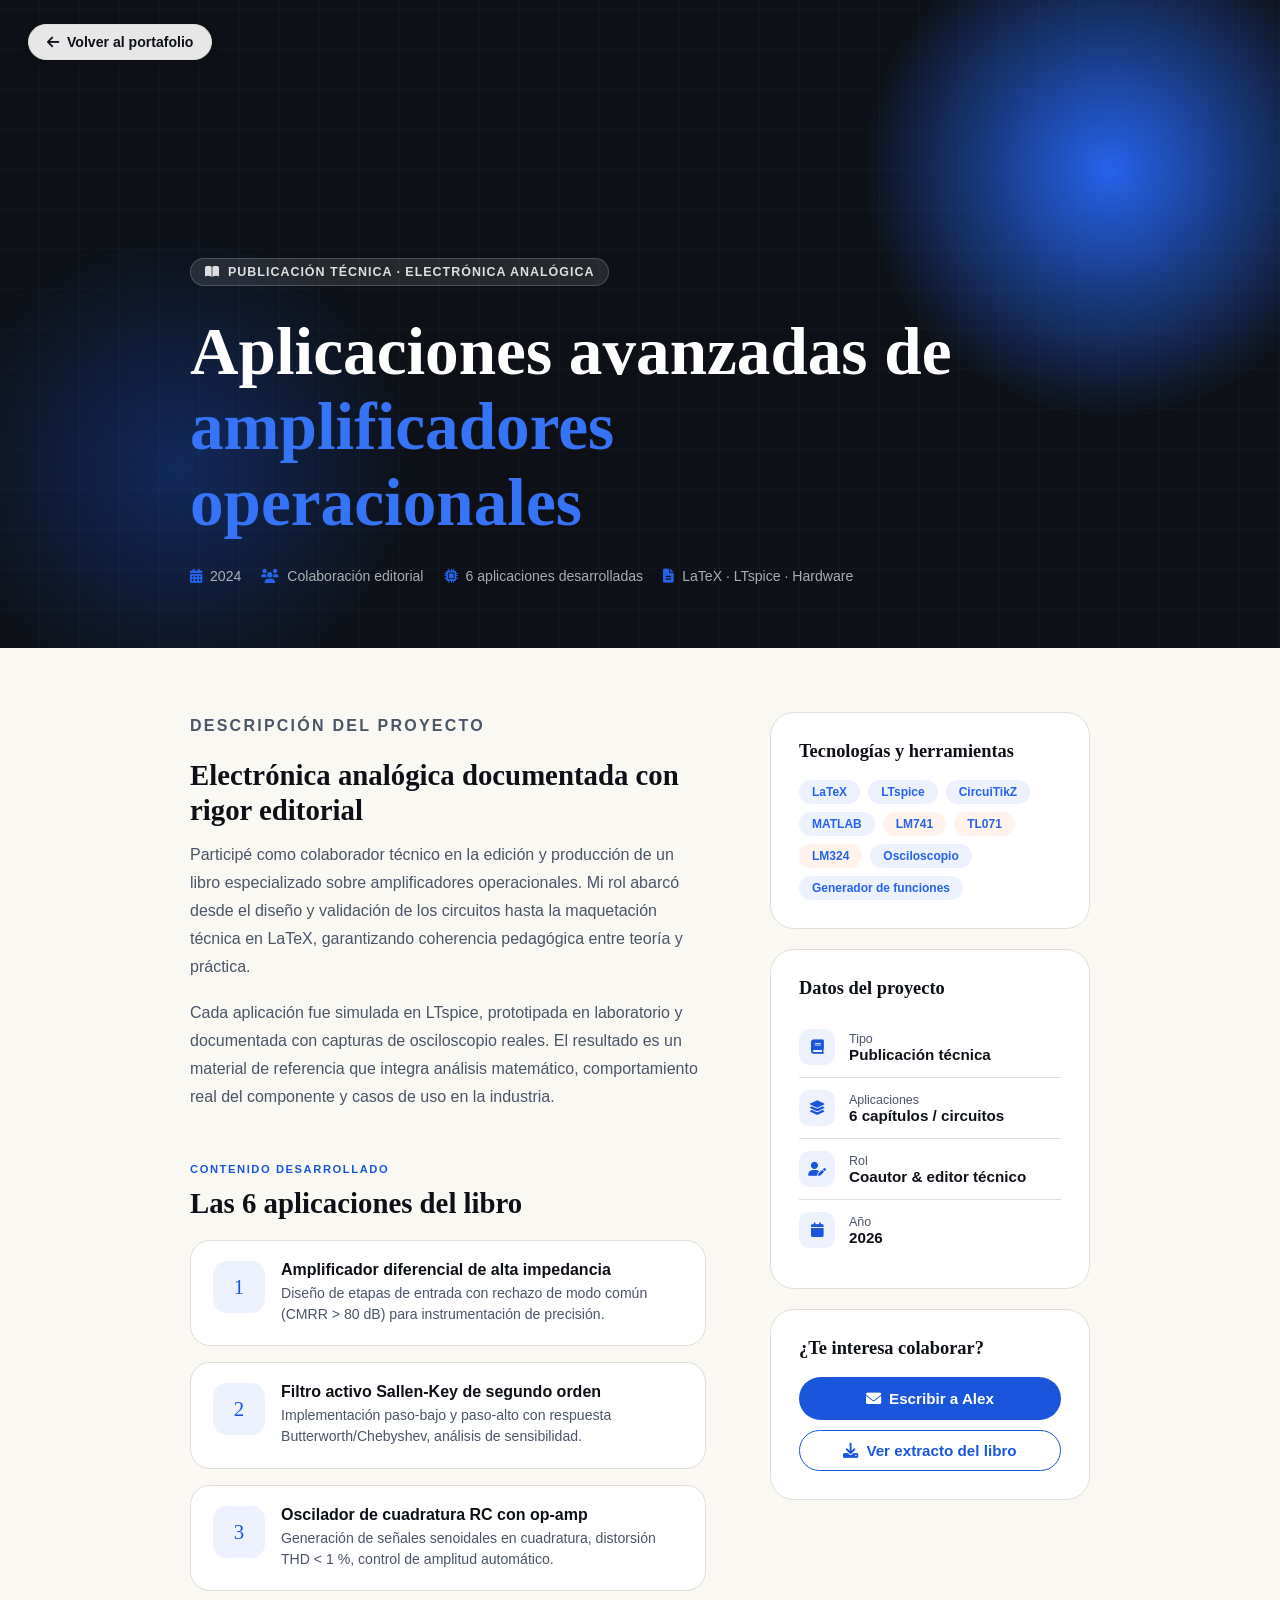
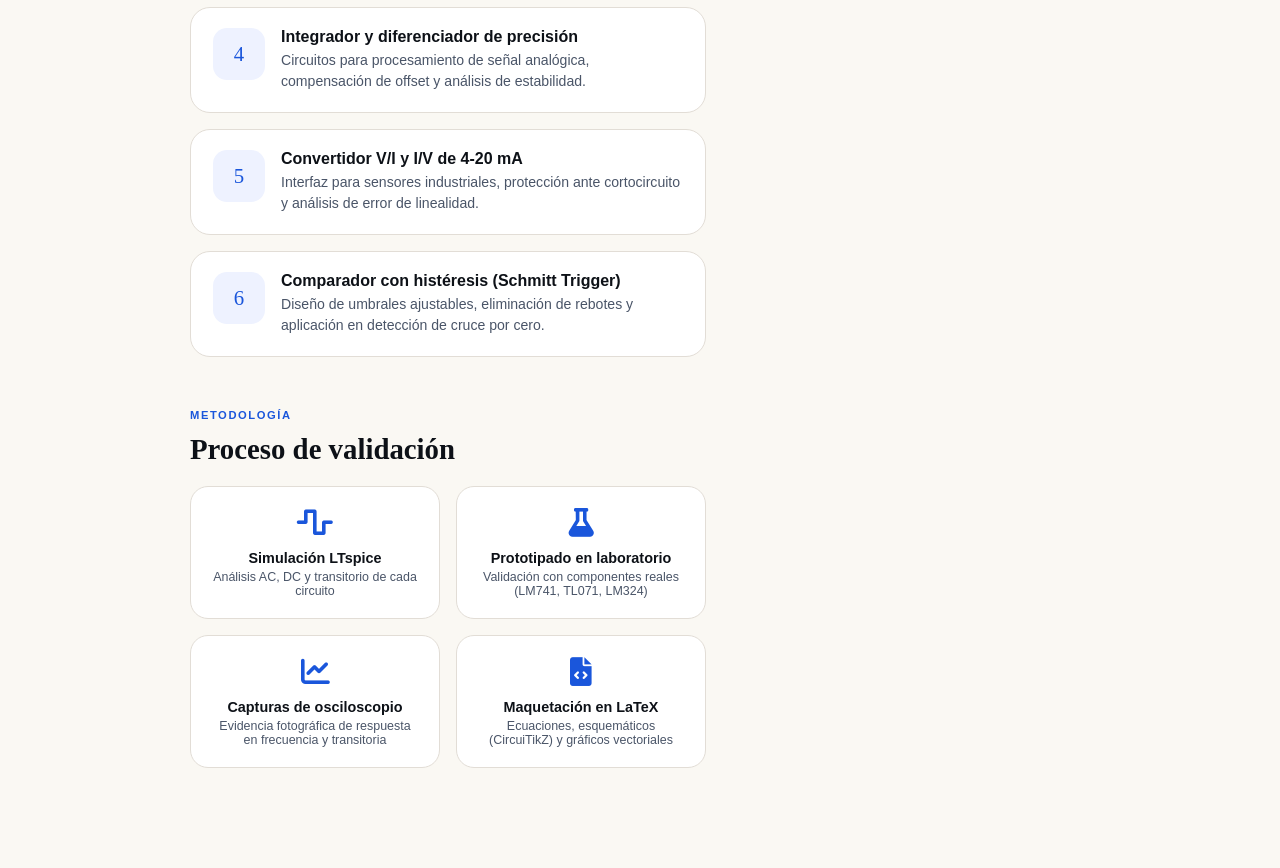
==== proyecto1-detalle.html @ 6d744178 "adicionando estilo y plantilla a proyecto 1" ====
<!DOCTYPE html>
<html lang="es">
<head>
  <meta charset="UTF-8">
  <meta name="viewport" content="width=device-width, initial-scale=1.0">
  <link href="https://fonts.googleapis.com/css2?family=Inter:opsz,wght@14..32,400;14..32,500;14..32,600;14..32,700&display=swap" rel="stylesheet">
  <link rel="stylesheet" href="https://cdnjs.cloudflare.com/ajax/libs/font-awesome/6.0.0-beta3/css/all.min.css">
    <link rel="stylesheet" href="proyecto1.css">
    </head>


  <a class="back-btn" href="index.html" id="backBtn">
    <i class="fas fa-arrow-left"></i> Volver al portafolio
  </a>

  <!-- HERO -->
  <section class="hero">
    <div class="hero-bg"></div>
    <div class="hero-glow"></div>
    <div class="hero-content">
      <div class="category-pill">
        <i class="fas fa-book-open"></i>
        Publicación técnica · Electrónica analógica
      </div>
      <h1 class="hero-title">
        Aplicaciones avanzadas de<br>
        <span class="hero-highlight">amplificadores operacionales</span>
      </h1>
      <div class="hero-meta">
        <div class="meta-item"><i class="fas fa-calendar-alt"></i> 2024</div>
        <div class="meta-item"><i class="fas fa-users"></i> Colaboración editorial</div>
        <div class="meta-item"><i class="fas fa-microchip"></i> 6 aplicaciones desarrolladas</div>
        <div class="meta-item"><i class="fas fa-file-alt"></i> LaTeX · LTspice · Hardware</div>
      </div>
    </div>
  </section>

  <!-- CONTENT -->
  <div class="content-wrap">

    <!-- MAIN COLUMN -->
    <main>

      <div class="prose">
        <p class="section-label">Descripción del proyecto</p>
        <h2>Electrónica analógica documentada con rigor editorial</h2>
        <p>
          Participé como colaborador técnico en la edición y producción de un libro especializado sobre amplificadores operacionales. Mi rol abarcó desde el diseño y validación de los circuitos hasta la maquetación técnica en LaTeX, garantizando coherencia pedagógica entre teoría y práctica.
        </p>
        <p>
          Cada aplicación fue simulada en LTspice, prototipada en laboratorio y documentada con capturas de osciloscopio reales. El resultado es un material de referencia que integra análisis matemático, comportamiento real del componente y casos de uso en la industria.
        </p>
      </div>

      <!-- Circuit mockup (SVG illustration) -->
      

      <!-- Applications -->
      <div class="apps-block">
        <p class="section-label">Contenido desarrollado</p>
        <h2 style="font-family:'DM Serif Display',serif;font-size:1.8rem;margin-bottom:14px;">Las 6 aplicaciones del libro</h2>
        <div class="app-list">
          <div class="app-card">
            <div class="app-num">1</div>
            <div>
              <div class="app-name">Amplificador diferencial de alta impedancia</div>
              <div class="app-desc">Diseño de etapas de entrada con rechazo de modo común (CMRR &gt; 80 dB) para instrumentación de precisión.</div>
            </div>
          </div>
          <div class="app-card">
            <div class="app-num">2</div>
            <div>
              <div class="app-name">Filtro activo Sallen-Key de segundo orden</div>
              <div class="app-desc">Implementación paso-bajo y paso-alto con respuesta Butterworth/Chebyshev, análisis de sensibilidad.</div>
            </div>
          </div>
          <div class="app-card">
            <div class="app-num">3</div>
            <div>
              <div class="app-name">Oscilador de cuadratura RC con op-amp</div>
              <div class="app-desc">Generación de señales senoidales en cuadratura, distorsión THD &lt; 1 %, control de amplitud automático.</div>
            </div>
          </div>
          <div class="app-card">
            <div class="app-num">4</div>
            <div>
              <div class="app-name">Integrador y diferenciador de precisión</div>
              <div class="app-desc">Circuitos para procesamiento de señal analógica, compensación de offset y análisis de estabilidad.</div>
            </div>
          </div>
          <div class="app-card">
            <div class="app-num">5</div>
            <div>
              <div class="app-name">Convertidor V/I y I/V de 4-20 mA</div>
              <div class="app-desc">Interfaz para sensores industriales, protección ante cortocircuito y análisis de error de linealidad.</div>
            </div>
          </div>
          <div class="app-card">
            <div class="app-num">6</div>
            <div>
              <div class="app-name">Comparador con histéresis (Schmitt Trigger)</div>
              <div class="app-desc">Diseño de umbrales ajustables, eliminación de rebotes y aplicación en detección de cruce por cero.</div>
            </div>
          </div>
        </div>
      </div>

      <!-- Simulations -->
      <div class="sim-block">
        <p class="section-label" style="margin-top:52px;">Metodología</p>
        <h2 style="font-family:'DM Serif Display',serif;font-size:1.8rem;margin-bottom:14px;">Proceso de validación</h2>
        <div class="sim-grid">
          <div class="sim-card">
            <div class="sim-icon"><i class="fas fa-wave-square"></i></div>
            <div class="sim-title">Simulación LTspice</div>
            <div class="sim-sub">Análisis AC, DC y transitorio de cada circuito</div>
          </div>
          <div class="sim-card">
            <div class="sim-icon"><i class="fas fa-flask"></i></div>
            <div class="sim-title">Prototipado en laboratorio</div>
            <div class="sim-sub">Validación con componentes reales (LM741, TL071, LM324)</div>
          </div>
          <div class="sim-card">
            <div class="sim-icon"><i class="fas fa-chart-line"></i></div>
            <div class="sim-title">Capturas de osciloscopio</div>
            <div class="sim-sub">Evidencia fotográfica de respuesta en frecuencia y transitoria</div>
          </div>
          <div class="sim-card">
            <div class="sim-icon"><i class="fas fa-file-code"></i></div>
            <div class="sim-title">Maquetación en LaTeX</div>
            <div class="sim-sub">Ecuaciones, esquemáticos (CircuiTikZ) y gráficos vectoriales</div>
          </div>
        </div>
      </div>

    </main>

    <!-- SIDEBAR -->
    <aside class="sidebar">

      <div class="side-card">
        <h4>Tecnologías y herramientas</h4>
        <div class="tags-wrap">
          <span class="tag">LaTeX</span>
          <span class="tag">LTspice</span>
          <span class="tag">CircuiTikZ</span>
          <span class="tag">MATLAB</span>
          <span class="tag orange">LM741</span>
          <span class="tag orange">TL071</span>
          <span class="tag orange">LM324</span>
          <span class="tag">Osciloscopio</span>
          <span class="tag">Generador de funciones</span>
        </div>
      </div>

      <div class="side-card">
        <h4>Datos del proyecto</h4>
        <div class="stat-row">
          <div class="stat-icon"><i class="fas fa-book"></i></div>
          <div>
            <div class="stat-label">Tipo</div>
            <div class="stat-val">Publicación técnica</div>
          </div>
        </div>
        <div class="stat-row">
          <div class="stat-icon"><i class="fas fa-layer-group"></i></div>
          <div>
            <div class="stat-label">Aplicaciones</div>
            <div class="stat-val">6 capítulos / circuitos</div>
          </div>
        </div>
        <div class="stat-row">
          <div class="stat-icon"><i class="fas fa-user-edit"></i></div>
          <div>
            <div class="stat-label">Rol</div>
            <div class="stat-val">Coautor & editor técnico</div>
          </div>
        </div>
        <div class="stat-row">
          <div class="stat-icon"><i class="fas fa-calendar"></i></div>
          <div>
            <div class="stat-label">Año</div>
            <div class="stat-val">2026</div>
          </div>
        </div>
      </div>

      <div class="side-card">
        <h4>¿Te interesa colaborar?</h4>
        <a href="index.html#contacto" class="cta-btn">
          <i class="fas fa-envelope" style="margin-right:8px;"></i>Escribir a Alex
        </a>
        <a href="#" class="cta-btn-outline">
          <i class="fas fa-download" style="margin-right:8px;"></i>Ver extracto del libro
        </a>
      </div>

    </aside>

  </div>

  <script>
    // El botón "Volver" regresa al historial o a index.html
    document.getElementById('backBtn').addEventListener('click', function(e) {
      if (history.length > 1) {
        e.preventDefault();
        history.back();
      }
    });
  </script>

</body>
</html>
---- proyecto1.css ----
:root {
      --ink:      #0d1117;
      --muted:    #4a5568;
      --accent:   #1a56db;
      --accent2: #2563eb;
      --paper:    #faf8f3;
      --rule:     #e2ddd6;
      --chip:     #eef2ff;
      --chip-txt: #2563eb;
    }

    *, *::before, *::after { margin: 0; padding: 0; box-sizing: border-box; }

    html { scroll-behavior: smooth; }

    body {
      font-family: 'DM Sans', sans-serif;
      background: var(--paper);
      color: var(--ink);
      min-height: 100vh;
      overflow-x: hidden;
    }

    /* ── BACK BUTTON ── */
    .back-btn {
      position: fixed;
      top: 24px;
      left: 28px;
      z-index: 200;
      display: inline-flex;
      align-items: center;
      gap: 8px;
      font-family: 'DM Sans', sans-serif;
      font-size: 0.88rem;
      font-weight: 600;
      color: var(--ink);
      background: rgba(255,255,255,0.9);
      border: 1px solid var(--rule);
      padding: 9px 18px;
      border-radius: 40px;
      text-decoration: none;
      backdrop-filter: blur(6px);
      box-shadow: 0 2px 10px rgba(0,0,0,0.07);
      transition: all .2s;
    }
    .back-btn:hover {
      background: white;
      border-color: var(--accent);
      color: var(--accent);
    }

    /* ── HERO ── */
    .hero {
      position: relative;
      min-height: 72vh;
      display: flex;
      align-items: flex-end;
      padding: 0 0 64px;
      overflow: hidden;
    }
.hero-highlight {
  color: #3673f7;
  
}
    .hero-bg {
      position: absolute;
      inset: 0;
      background: var(--ink);
      z-index: 0;
    }
    .hero-bg::before {
      content: '';
      position: absolute;
      inset: 0;
      background:
        repeating-linear-gradient(0deg, transparent, transparent 39px, rgba(255,255,255,.04) 40px),
        repeating-linear-gradient(90deg, transparent, transparent 39px, rgba(255,255,255,.04) 40px);
    }
    .hero-bg::after {
      content: '';
      position: absolute;
      bottom: -60px; left: -60px;
      width: 480px; height: 480px;
      border-radius: 50%;
      background: radial-gradient(circle, rgba(26,86,219,.35) 0%, transparent 70%);
    }
    .hero-glow {
      position: absolute;
      top: -80px; right: -80px;
      width: 500px; height: 500px;
      border-radius: 50%;
      background: radial-gradient(circle,   #2563eb 0%, transparent 70%);
      pointer-events: none;
    }

    .hero-content {
      position: relative;
      z-index: 1;
      max-width: 980px;
      margin: 0 auto;
      padding: 0 40px;
      width: 100%;
    }

    .category-pill {
      display: inline-flex;
      align-items: center;
      gap: 8px;
      background: rgba(255,255,255,.1);
      border: 1px solid rgba(255,255,255,.18);
      color: rgba(255,255,255,.85);
      font-size: 0.78rem;
      font-weight: 600;
      letter-spacing: .08em;
      text-transform: uppercase;
      padding: 6px 14px;
      border-radius: 40px;
      margin-bottom: 28px;
    }

    .hero-title {
      font-family: 'DM Serif Display', serif;
      font-size: clamp(2.4rem, 5.5vw, 4.2rem);
      color: #fff;
      line-height: 1.12;
      max-width: 800px;
      margin-bottom: 28px;
    }
    .hero-title em {
      font-style: italic;
      color: #f9b074;
    }

    .hero-meta {
      display: flex;
      flex-wrap: wrap;
      gap: 20px;
      align-items: center;
    }
    .meta-item {
      display: flex;
      align-items: center;
      gap: 8px;
      color: rgba(255,255,255,.65);
      font-size: 0.88rem;
    }
    .meta-item i { color: var(--accent2); }

    /* ── CONTENT ── */
    .content-wrap {
      max-width: 980px;
      margin: 0 auto;
      padding: 64px 40px 100px;
      display: grid;
      grid-template-columns: 1fr 320px;
      gap: 64px;
      align-items: start;
    }

    /* MAIN */
    .section-label {
      font-size: 0.7rem;
      font-weight: 700;
      letter-spacing: .14em;
      text-transform: uppercase;
      color: var(--accent);
      margin-bottom: 12px;
    }
    .prose h2 {
      font-family: 'DM Serif Display', serif;
      font-size: 1.8rem;
      color: var(--ink);
      margin-bottom: 14px;
      line-height: 1.2;
    }
    .prose p {
      color: var(--muted);
      font-size: 1rem;
      line-height: 1.75;
      margin-bottom: 18px;
    }

    /* Applications */
    .apps-block {
      margin-top: 52px;
    }
    .app-list {
      display: grid;
      gap: 16px;
      margin-top: 20px;
    }
    .app-card {
      background: white;
      border: 1px solid var(--rule);
      border-radius: 20px;
      padding: 20px 22px;
      display: grid;
      grid-template-columns: 52px 1fr;
      gap: 16px;
      align-items: start;
      transition: box-shadow .2s, border-color .2s, transform .2s;
    }
    .app-card:hover {
      box-shadow: 0 10px 28px -8px rgba(0,0,0,.1);
      border-color: #c3d4f8;
      transform: translateX(4px);
    }
    .app-num {
      width: 52px; height: 52px;
      border-radius: 14px;
      background: var(--chip);
      color: var(--accent);
      font-family: 'DM Serif Display', serif;
      font-size: 1.3rem;
      display: flex;
      align-items: center;
      justify-content: center;
    }
    .app-name {
      font-weight: 600;
      font-size: 1rem;
      margin-bottom: 4px;
      color: var(--ink);
    }
    .app-desc {
      font-size: 0.88rem;
      color: var(--muted);
      line-height: 1.5;
    }

    /* Simulations block */
    .sim-block {
      margin-top: 52px;
    }
    .sim-grid {
      display: grid;
      grid-template-columns: 1fr 1fr;
      gap: 16px;
      margin-top: 20px;
    }
    .sim-card {
      background: white;
      border: 1px solid var(--rule);
      border-radius: 18px;
      padding: 20px;
      text-align: center;
      transition: all .2s;
    }
    .sim-card:hover {
      border-color: #c3d4f8;
      box-shadow: 0 8px 20px -6px rgba(0,0,0,.08);
    }
    .sim-icon {
      font-size: 1.8rem;
      color: var(--accent);
      margin-bottom: 10px;
    }
    .sim-title {
      font-weight: 600;
      font-size: 0.9rem;
      color: var(--ink);
      margin-bottom: 4px;
    }
    .sim-sub {
      font-size: 0.78rem;
      color: var(--muted);
    }

    /* ── SIDEBAR ── */
    .sidebar { position: sticky; top: 28px; }

    .side-card {
      background: white;
      border: 1px solid var(--rule);
      border-radius: 24px;
      padding: 28px;
      margin-bottom: 20px;
    }
    .side-card h4 {
      font-family: 'DM Serif Display', serif;
      font-size: 1.15rem;
      margin-bottom: 18px;
      color: var(--ink);
    }

    .tags-wrap {
      display: flex;
      flex-wrap: wrap;
      gap: 8px;
    }
    .tag {
      background: var(--chip);
      color: var(--chip-txt);
      font-size: 0.75rem;
      font-weight: 600;
      padding: 5px 13px;
      border-radius: 40px;
    }
    .tag.orange {
      background: #fff3eb;
      color: #2563eb;
    }

    .stat-row {
      display: flex;
      align-items: center;
      gap: 14px;
      padding: 12px 0;
      border-bottom: 1px solid var(--rule);
    }
    .stat-row:last-child { border-bottom: none; }
    .stat-icon {
      width: 36px; height: 36px;
      border-radius: 10px;
      background: var(--chip);
      color: var(--accent);
      display: flex;
      align-items: center;
      justify-content: center;
      font-size: 0.9rem;
      flex-shrink: 0;
    }
    .stat-label { font-size: 0.78rem; color: var(--muted); }
    .stat-val   { font-size: 0.95rem; font-weight: 600; color: var(--ink); }

    .cta-btn {
      display: block;
      width: 100%;
      text-align: center;
      background: var(--accent);
      color: white;
      border: none;
      padding: 13px 0;
      border-radius: 40px;
      font-family: 'DM Sans', sans-serif;
      font-weight: 600;
      font-size: 0.95rem;
      cursor: pointer;
      text-decoration: none;
      transition: background .2s;
    }
    .cta-btn:hover { background: #1440b0; }
    .cta-btn-outline {
      display: block;
      width: 100%;
      text-align: center;
      background: transparent;
      color: var(--accent);
      border: 1.5px solid var(--accent);
      padding: 11px 0;
      border-radius: 40px;
      font-family: 'DM Sans', sans-serif;
      font-weight: 600;
      font-size: 0.95rem;
      cursor: pointer;
      text-decoration: none;
      margin-top: 10px;
      transition: all .2s;
    }
    .cta-btn-outline:hover {
      background: var(--chip);
    }

    /* ── CIRCUIT DIAGRAM MOCKUP ── */
    .circuit-mockup {
      margin: 40px 0;
      background: #0d1117;
      border-radius: 20px;
      padding: 32px;
      overflow: hidden;
      position: relative;
    }
    .circuit-label {
      font-size: 0.72rem;
      letter-spacing: .1em;
      text-transform: uppercase;
      color: rgba(255,255,255,.4);
      margin-bottom: 16px;
    }
    .circuit-mockup svg {
      width: 100%;
      height: auto;
      display: block;
    }

    /* ── RESPONSIVE ── */
    @media (max-width: 780px) {
      .content-wrap {
        grid-template-columns: 1fr;
        padding: 40px 24px 80px;
        gap: 40px;
      }
      .sidebar { position: static; }
      .hero-content { padding: 0 24px; }
      .sim-grid { grid-template-columns: 1fr; }
      .back-btn { top: 16px; left: 16px; }
    }
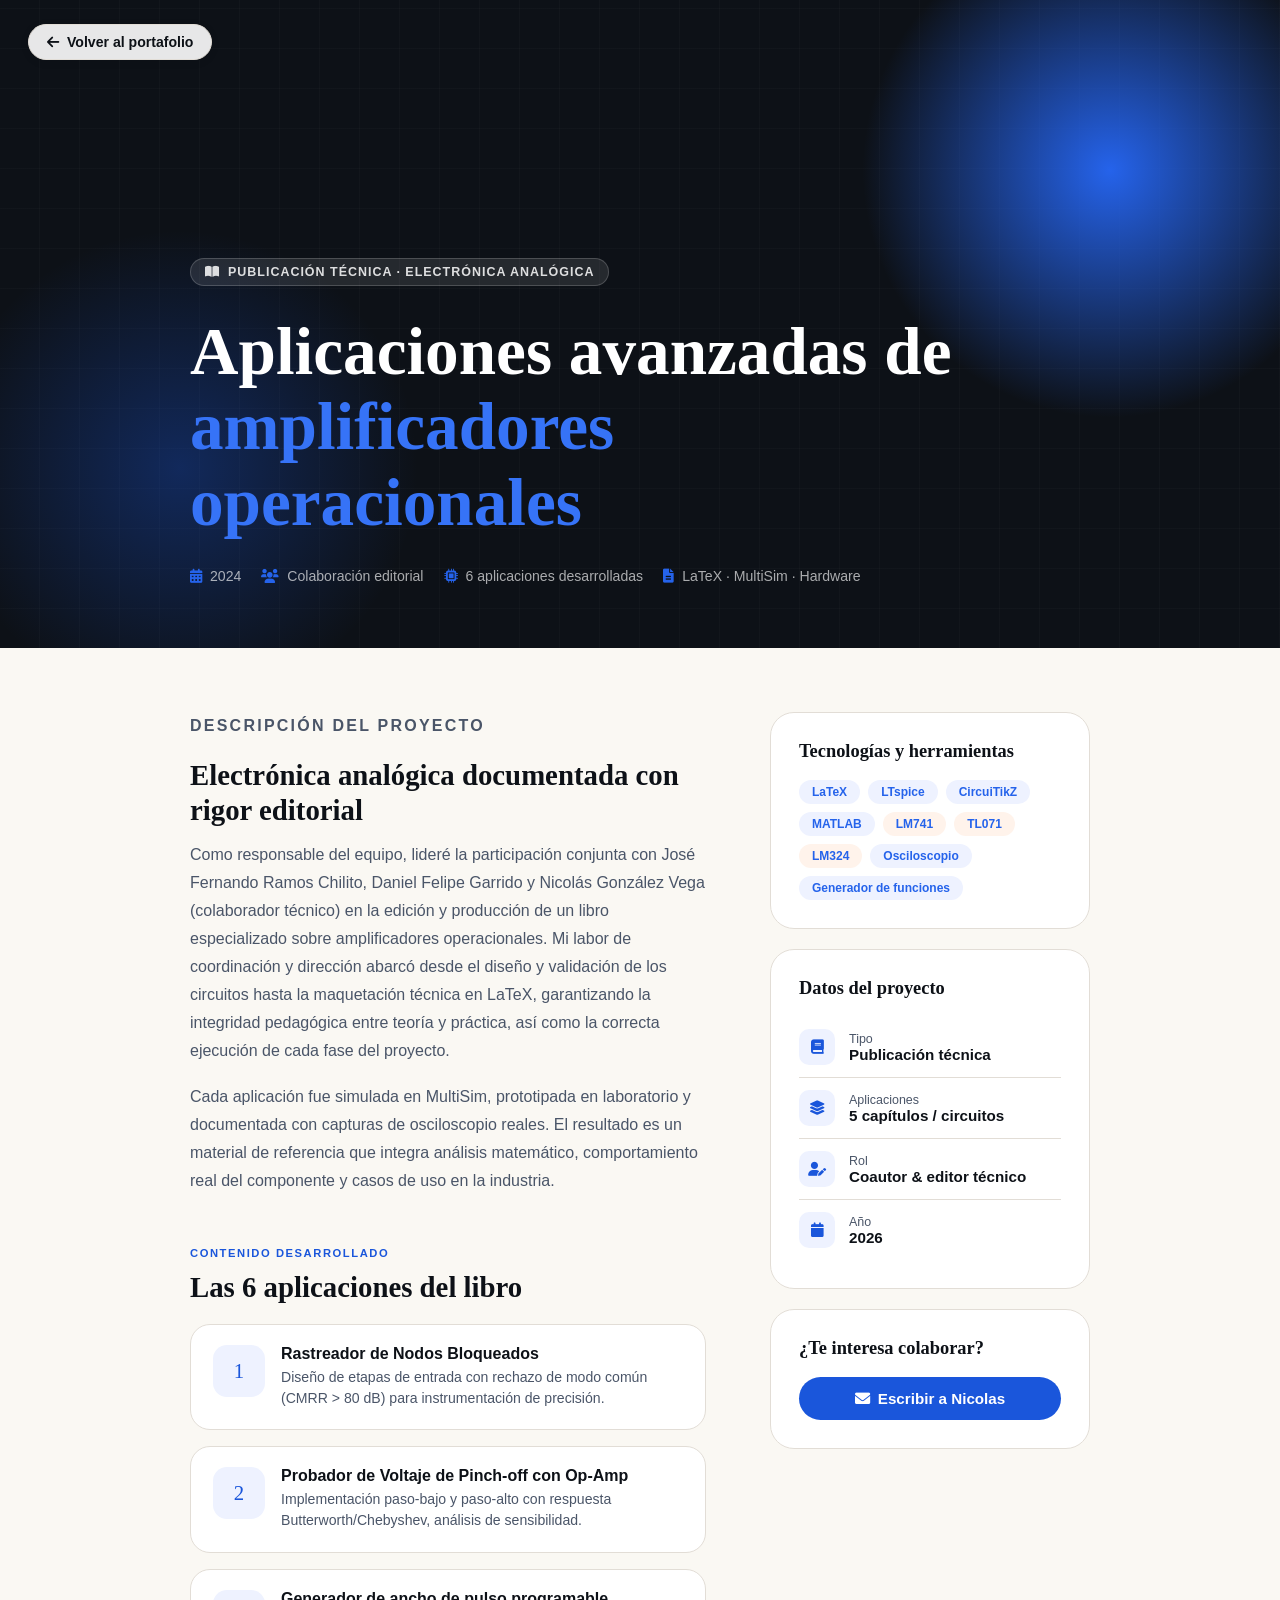
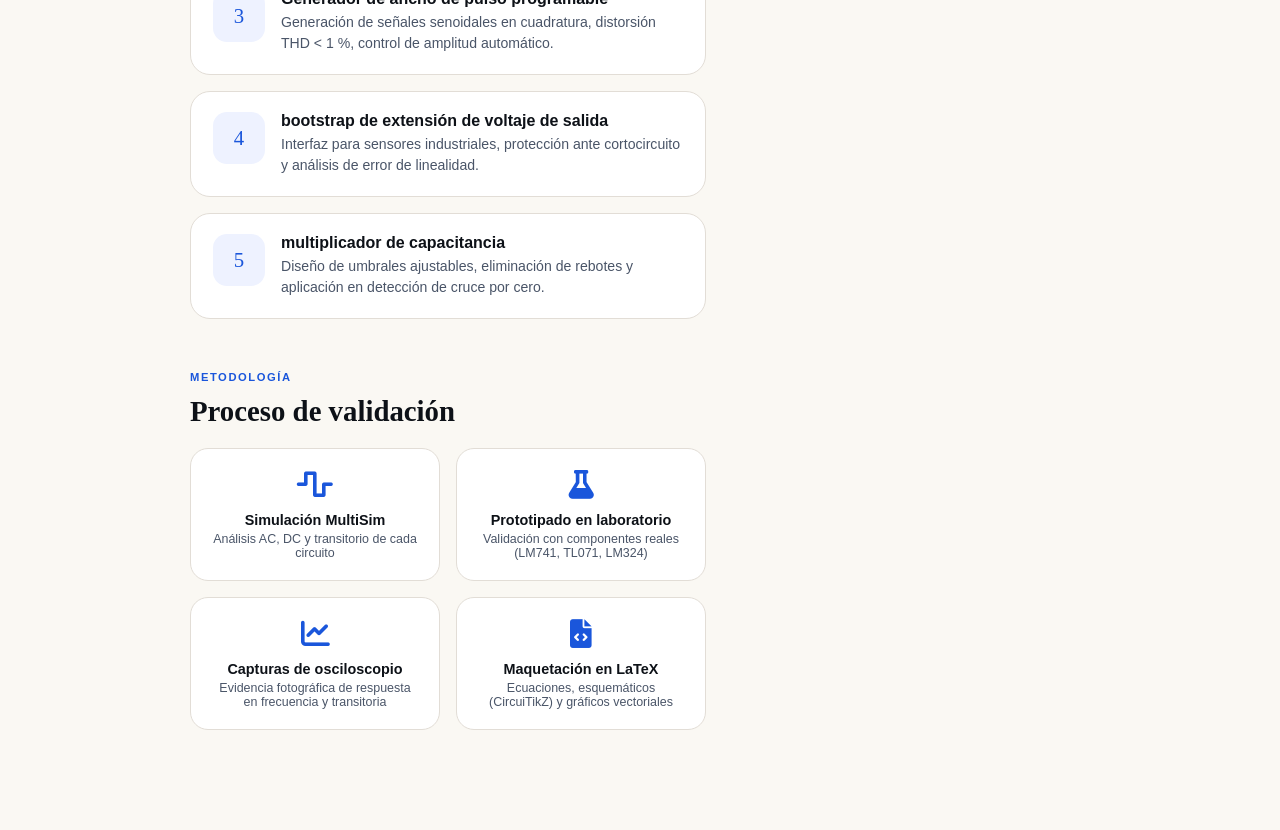
==== commit 2af56bcc: "mejora y adicion de proyecto 1 y 2" ====
--- a/proyecto1-detalle.html
+++ b/proyecto1-detalle.html
@@ -30,7 +30,7 @@
         <div class="meta-item"><i class="fas fa-calendar-alt"></i> 2024</div>
         <div class="meta-item"><i class="fas fa-users"></i> Colaboración editorial</div>
         <div class="meta-item"><i class="fas fa-microchip"></i> 6 aplicaciones desarrolladas</div>
-        <div class="meta-item"><i class="fas fa-file-alt"></i> LaTeX · LTspice · Hardware</div>
+        <div class="meta-item"><i class="fas fa-file-alt"></i> LaTeX · MultiSim · Hardware</div>
       </div>
     </div>
   </section>
@@ -45,10 +45,10 @@
         <p class="section-label">Descripción del proyecto</p>
         <h2>Electrónica analógica documentada con rigor editorial</h2>
         <p>
-          Participé como colaborador técnico en la edición y producción de un libro especializado sobre amplificadores operacionales. Mi rol abarcó desde el diseño y validación de los circuitos hasta la maquetación técnica en LaTeX, garantizando coherencia pedagógica entre teoría y práctica.
+        Como responsable del equipo, lideré la participación conjunta con José Fernando Ramos Chilito, Daniel Felipe Garrido y Nicolás González Vega (colaborador técnico) en la edición y producción de un libro especializado sobre amplificadores operacionales. Mi labor de coordinación y dirección abarcó desde el diseño y validación de los circuitos hasta la maquetación técnica en LaTeX, garantizando la integridad pedagógica entre teoría y práctica, así como la correcta ejecución de cada fase del proyecto.
         </p>
         <p>
-          Cada aplicación fue simulada en LTspice, prototipada en laboratorio y documentada con capturas de osciloscopio reales. El resultado es un material de referencia que integra análisis matemático, comportamiento real del componente y casos de uso en la industria.
+          Cada aplicación fue simulada en MultiSim, prototipada en laboratorio y documentada con capturas de osciloscopio reales. El resultado es un material de referencia que integra análisis matemático, comportamiento real del componente y casos de uso en la industria.
         </p>
       </div>
 
@@ -63,42 +63,35 @@
           <div class="app-card">
             <div class="app-num">1</div>
             <div>
-              <div class="app-name">Amplificador diferencial de alta impedancia</div>
+              <div class="app-name">Rastreador de Nodos Bloqueados</div>
               <div class="app-desc">Diseño de etapas de entrada con rechazo de modo común (CMRR &gt; 80 dB) para instrumentación de precisión.</div>
             </div>
           </div>
           <div class="app-card">
             <div class="app-num">2</div>
             <div>
-              <div class="app-name">Filtro activo Sallen-Key de segundo orden</div>
+              <div class="app-name">Probador de Voltaje de Pinch-off con Op-Amp</div>
               <div class="app-desc">Implementación paso-bajo y paso-alto con respuesta Butterworth/Chebyshev, análisis de sensibilidad.</div>
             </div>
           </div>
           <div class="app-card">
             <div class="app-num">3</div>
             <div>
-              <div class="app-name">Oscilador de cuadratura RC con op-amp</div>
+              <div class="app-name">Generador de ancho de pulso programable</div>
               <div class="app-desc">Generación de señales senoidales en cuadratura, distorsión THD &lt; 1 %, control de amplitud automático.</div>
             </div>
           </div>
           <div class="app-card">
             <div class="app-num">4</div>
             <div>
-              <div class="app-name">Integrador y diferenciador de precisión</div>
-              <div class="app-desc">Circuitos para procesamiento de señal analógica, compensación de offset y análisis de estabilidad.</div>
+              <div class="app-name">bootstrap de extensión de voltaje de salida</div>
+              <div class="app-desc">Interfaz para sensores industriales, protección ante cortocircuito y análisis de error de linealidad.</div>
             </div>
           </div>
           <div class="app-card">
             <div class="app-num">5</div>
             <div>
-              <div class="app-name">Convertidor V/I y I/V de 4-20 mA</div>
-              <div class="app-desc">Interfaz para sensores industriales, protección ante cortocircuito y análisis de error de linealidad.</div>
-            </div>
-          </div>
-          <div class="app-card">
-            <div class="app-num">6</div>
-            <div>
-              <div class="app-name">Comparador con histéresis (Schmitt Trigger)</div>
+              <div class="app-name">multiplicador de capacitancia</div>
               <div class="app-desc">Diseño de umbrales ajustables, eliminación de rebotes y aplicación en detección de cruce por cero.</div>
             </div>
           </div>
@@ -112,7 +105,7 @@
         <div class="sim-grid">
           <div class="sim-card">
             <div class="sim-icon"><i class="fas fa-wave-square"></i></div>
-            <div class="sim-title">Simulación LTspice</div>
+            <div class="sim-title">Simulación MultiSim</div>
             <div class="sim-sub">Análisis AC, DC y transitorio de cada circuito</div>
           </div>
           <div class="sim-card">
@@ -166,7 +159,7 @@
           <div class="stat-icon"><i class="fas fa-layer-group"></i></div>
           <div>
             <div class="stat-label">Aplicaciones</div>
-            <div class="stat-val">6 capítulos / circuitos</div>
+            <div class="stat-val">5 capítulos / circuitos</div>
           </div>
         </div>
         <div class="stat-row">
@@ -188,11 +181,11 @@
       <div class="side-card">
         <h4>¿Te interesa colaborar?</h4>
         <a href="index.html#contacto" class="cta-btn">
-          <i class="fas fa-envelope" style="margin-right:8px;"></i>Escribir a Alex
+          <i class="fas fa-envelope" style="margin-right:8px;"></i>Escribir a Nicolas
         </a>
-        <a href="#" class="cta-btn-outline">
+        <!--<a href="#" class="cta-btn-outline">
           <i class="fas fa-download" style="margin-right:8px;"></i>Ver extracto del libro
-        </a>
+        </a>-->
       </div>
 
     </aside>
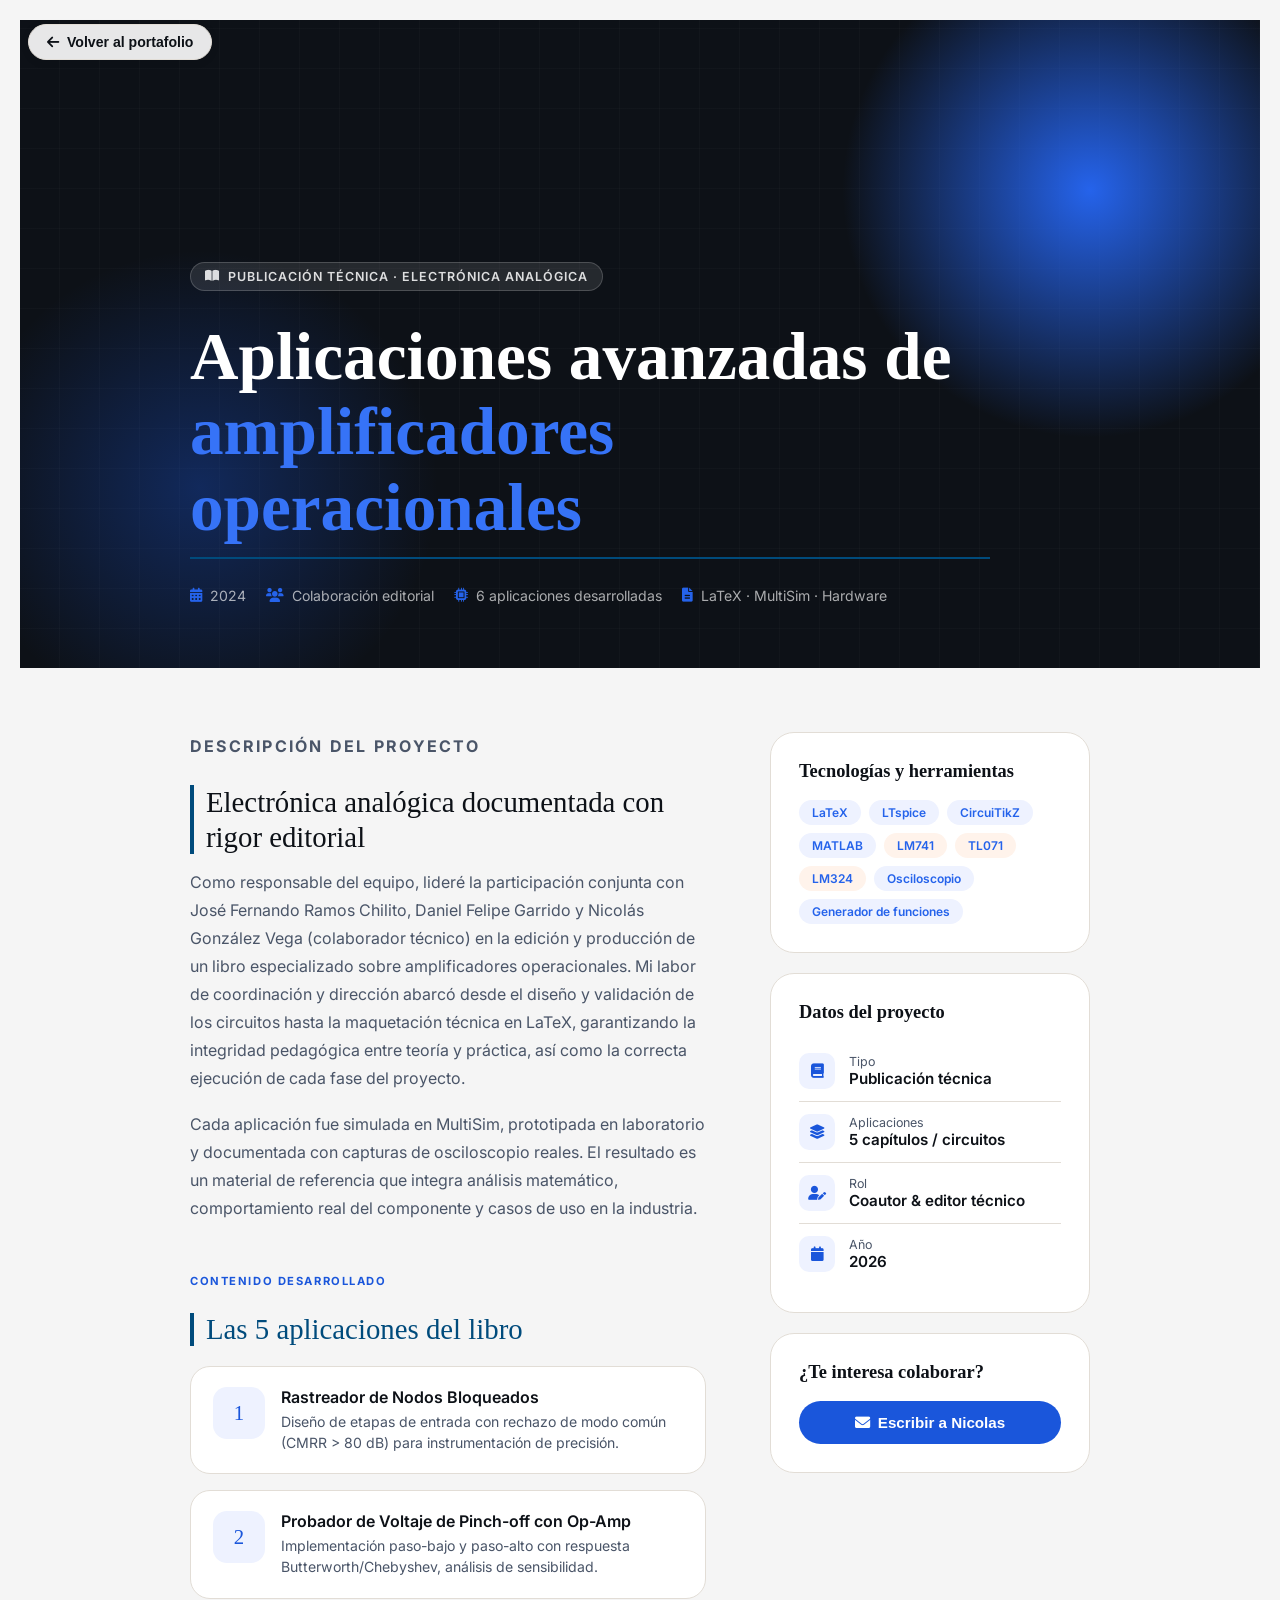
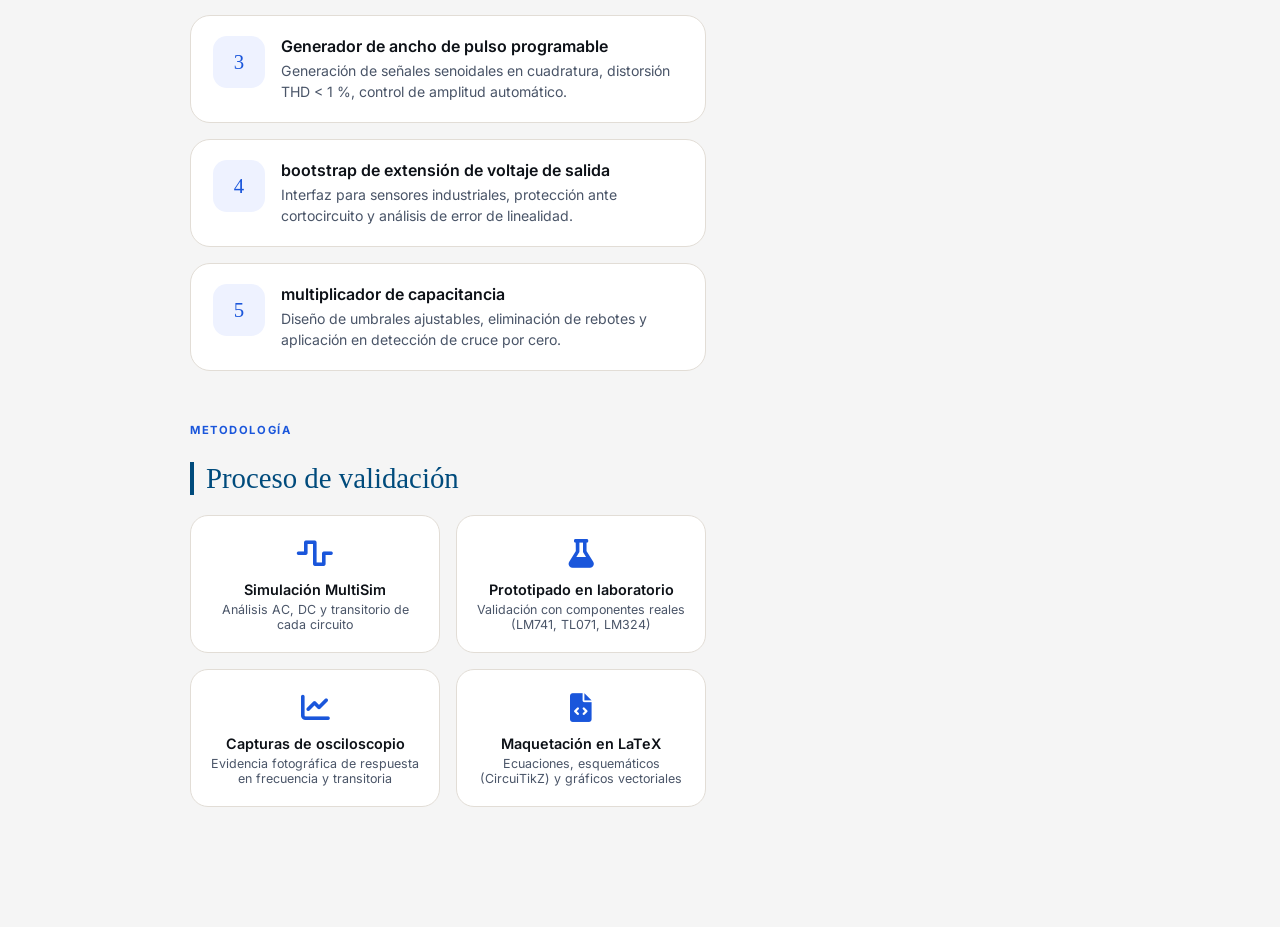
==== commit a19961fd: "add info proyect 2 y 4" ====
--- a/proyecto1-detalle.html
+++ b/proyecto1-detalle.html
@@ -58,7 +58,7 @@
       <!-- Applications -->
       <div class="apps-block">
         <p class="section-label">Contenido desarrollado</p>
-        <h2 style="font-family:'DM Serif Display',serif;font-size:1.8rem;margin-bottom:14px;">Las 6 aplicaciones del libro</h2>
+        <h2 style="font-family:'DM Serif Display',serif;font-size:1.8rem;margin-bottom:14px;">Las 5 aplicaciones del libro</h2>
         <div class="app-list">
           <div class="app-card">
             <div class="app-num">1</div>
--- a/proyecto1.css
+++ b/proyecto1.css
@@ -227,7 +227,112 @@
       color: var(--muted);
       line-height: 1.5;
     }
-
+/* Estilo inspirado en formato IEEE para una presentación académica */
+        body {
+            font-family: 'Times New Roman', Times, serif;
+            background-color: #f9f9f9;
+            margin: 0;
+            padding: 20px;
+            color: #2c3e4f;
+        }
+        .ieee-container {
+            max-width: 900px;
+            margin: 0 auto;
+            background-color: white;
+            padding: 30px 35px;
+            box-shadow: 0 4px 12px rgba(0,0,0,0.1);
+            border-radius: 4px;
+            line-height: 1.45;
+        }
+        /* Encabezado tipo IEEE */
+        .header-ieee {
+            text-align: center;
+            border-bottom: 2px solid #004b7c;
+            margin-bottom: 25px;
+            padding-bottom: 12px;
+        }
+        .header-ieee h1 {
+            font-size: 1.8rem;
+            margin: 0;
+            color: #004b7c;
+            font-weight: normal;
+            letter-spacing: -0.5px;
+        }
+        .header-ieee p {
+            margin: 5px 0 0;
+            font-style: italic;
+            color: #2c3e4f;
+        }
+        /* Secciones y títulos */
+        h2 {
+            font-size: 1.4rem;
+            margin-top: 25px;
+            margin-bottom: 12px;
+            color: #004b7c;
+            border-left: 4px solid #004b7c;
+            padding-left: 12px;
+            font-weight: normal;
+        }
+        h3 {
+            font-size: 1.2rem;
+            margin: 20px 0 10px;
+            color: #1e4663;
+            font-weight: 500;
+        }
+        .sub {
+            font-weight: bold;
+            color: #005a9c;
+        }
+        /* Ecuaciones */
+        .equation {
+            font-family: monospace;
+            background-color: #f4f6f9;
+            padding: 8px 12px;
+            border-left: 3px solid #004b7c;
+            margin: 18px 0;
+            font-size: 1.05rem;
+            text-align: center;
+            font-weight: 500;
+            overflow-x: auto;
+        }
+        .inline-equation {
+            font-family: monospace;
+            background-color: #f0f2f5;
+            padding: 2px 6px;
+            border-radius: 5px;
+            font-size: 0.95rem;
+        }
+        /* Listas y citas */
+        ul, ol {
+            margin: 12px 0 15px 25px;
+        }
+        li {
+            margin: 6px 0;
+        }
+        .note {
+            background-color: #eef4fc;
+            border-left: 4px solid #2c7ab1;
+            padding: 12px 18px;
+            margin: 20px 0;
+            font-style: normal;
+            border-radius: 0 8px 8px 0;
+        }
+        .ieee-footer {
+            margin-top: 30px;
+            font-size: 0.75rem;
+            text-align: center;
+            border-top: 1px solid #ccc;
+            padding-top: 12px;
+            color: #4a627a;
+        }
+        @media (max-width: 600px) {
+            .ieee-container {
+                padding: 18px;
+            }
+            h2 {
+                font-size: 1.25rem;
+            }
+        }
     /* Simulations block */
     .sim-block {
       margin-top: 52px;
@@ -265,7 +370,70 @@
       font-size: 0.78rem;
       color: var(--muted);
     }
-
+   body {
+            font-family: 'Inter', sans-serif;
+            background: #f5f5f5;
+            padding: 20px;
+        }
+        .container {
+            max-width: 1400px;
+            margin: 0 auto;
+            background: white;
+            border-radius: 16px;
+            padding: 24px;
+            box-shadow: 0 4px 20px rgba(0,0,0,0.1);
+        }
+        h1 {
+            color: #004b7c;
+            border-bottom: 2px solid #004b7c;
+            padding-bottom: 12px;
+        }
+        .circuit-container {
+            background: #fafafa;
+            border-radius: 12px;
+            padding: 20px;
+            overflow: auto;
+            text-align: center;
+            border: 1px solid #e2e8f0;
+        }
+        svg {
+            background: white;
+            border-radius: 8px;
+            box-shadow: 0 2px 8px rgba(0,0,0,0.1);
+        }
+        .controls {
+            margin: 20px 0;
+            display: flex;
+            gap: 12px;
+            align-items: center;
+            flex-wrap: wrap;
+        }
+        button {
+            background: #004b7c;
+            color: white;
+            border: none;
+            padding: 8px 20px;
+            border-radius: 6px;
+            cursor: pointer;
+            font-weight: 500;
+            font-size: 14px;
+        }
+        button:hover {
+            background: #003d66;
+        }
+        .info {
+            background: #eef4fc;
+            padding: 12px;
+            border-radius: 8px;
+            margin-top: 16px;
+            font-size: 0.85rem;
+        }
+        .zoom-info {
+            background: #f1f5f9;
+            padding: 6px 12px;
+            border-radius: 6px;
+            font-size: 13px;
+        }
     /* ── SIDEBAR ── */
     .sidebar { position: sticky; top: 28px; }
 
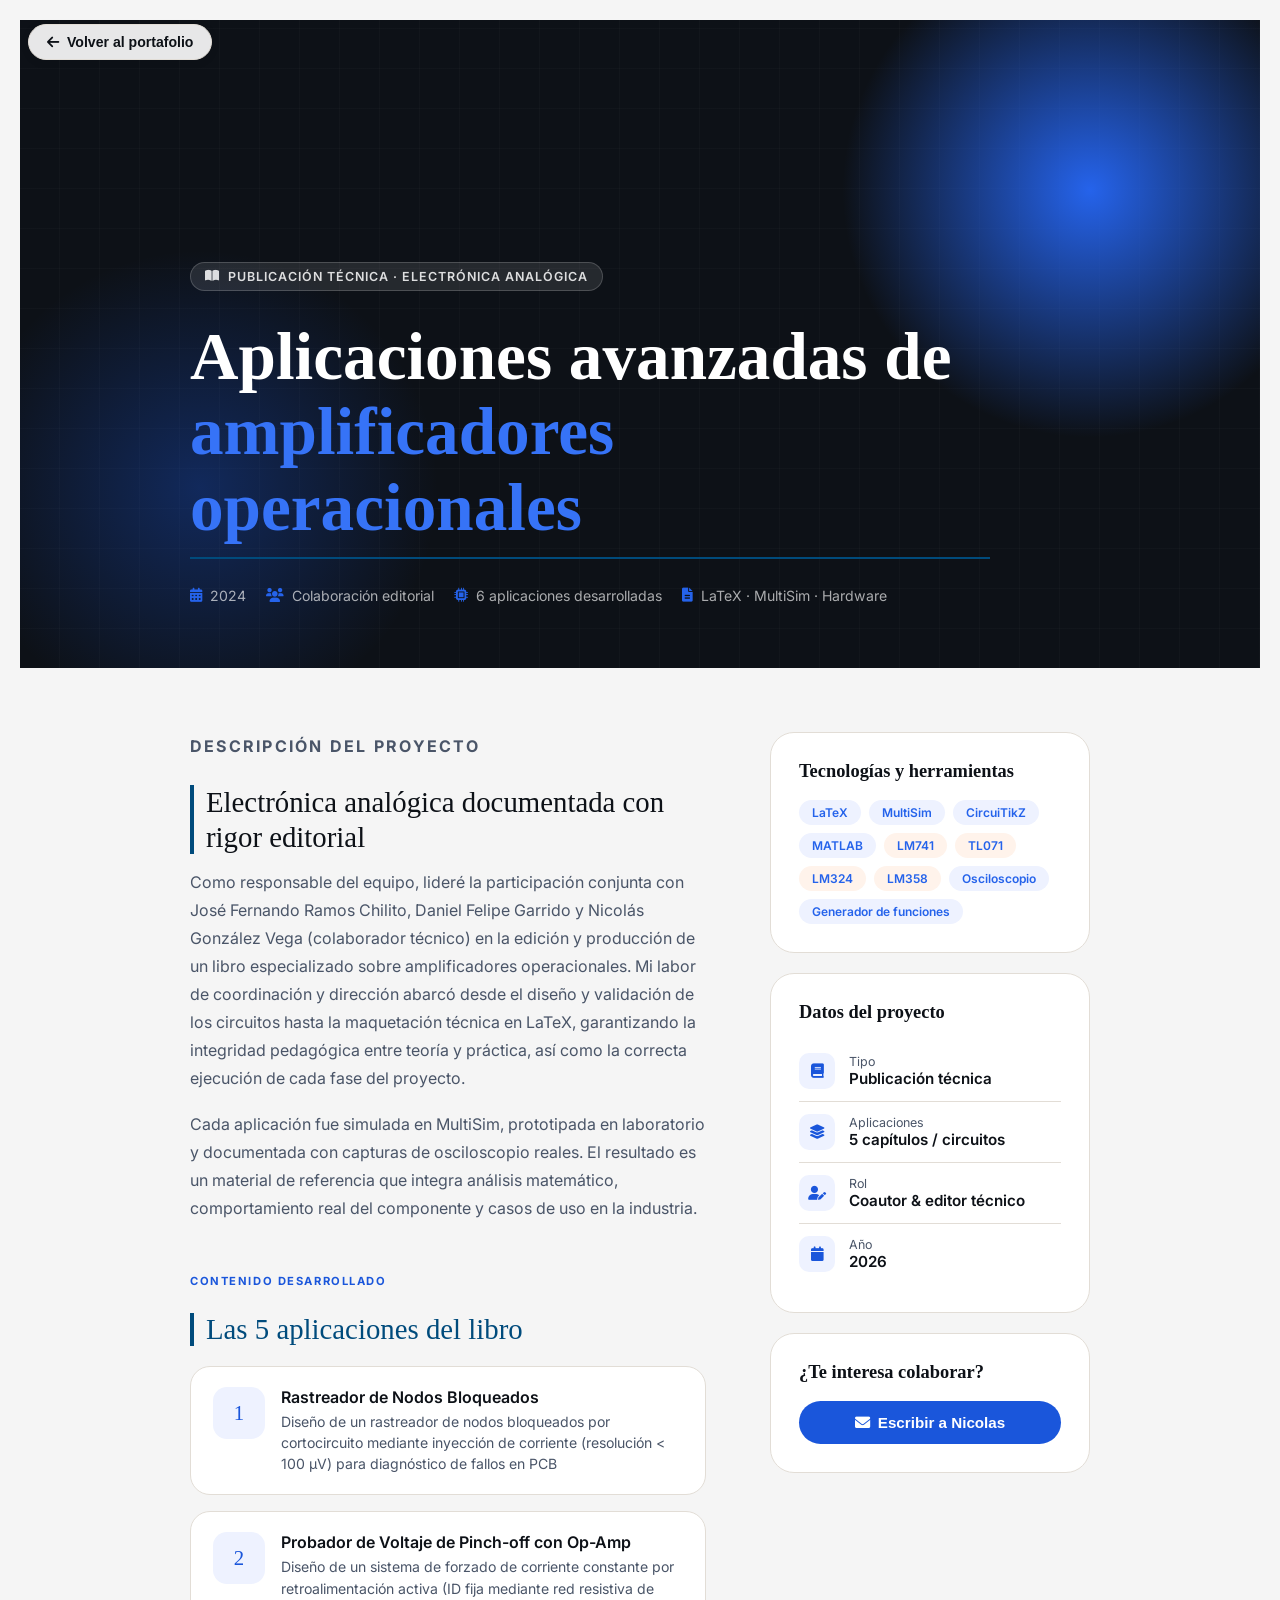
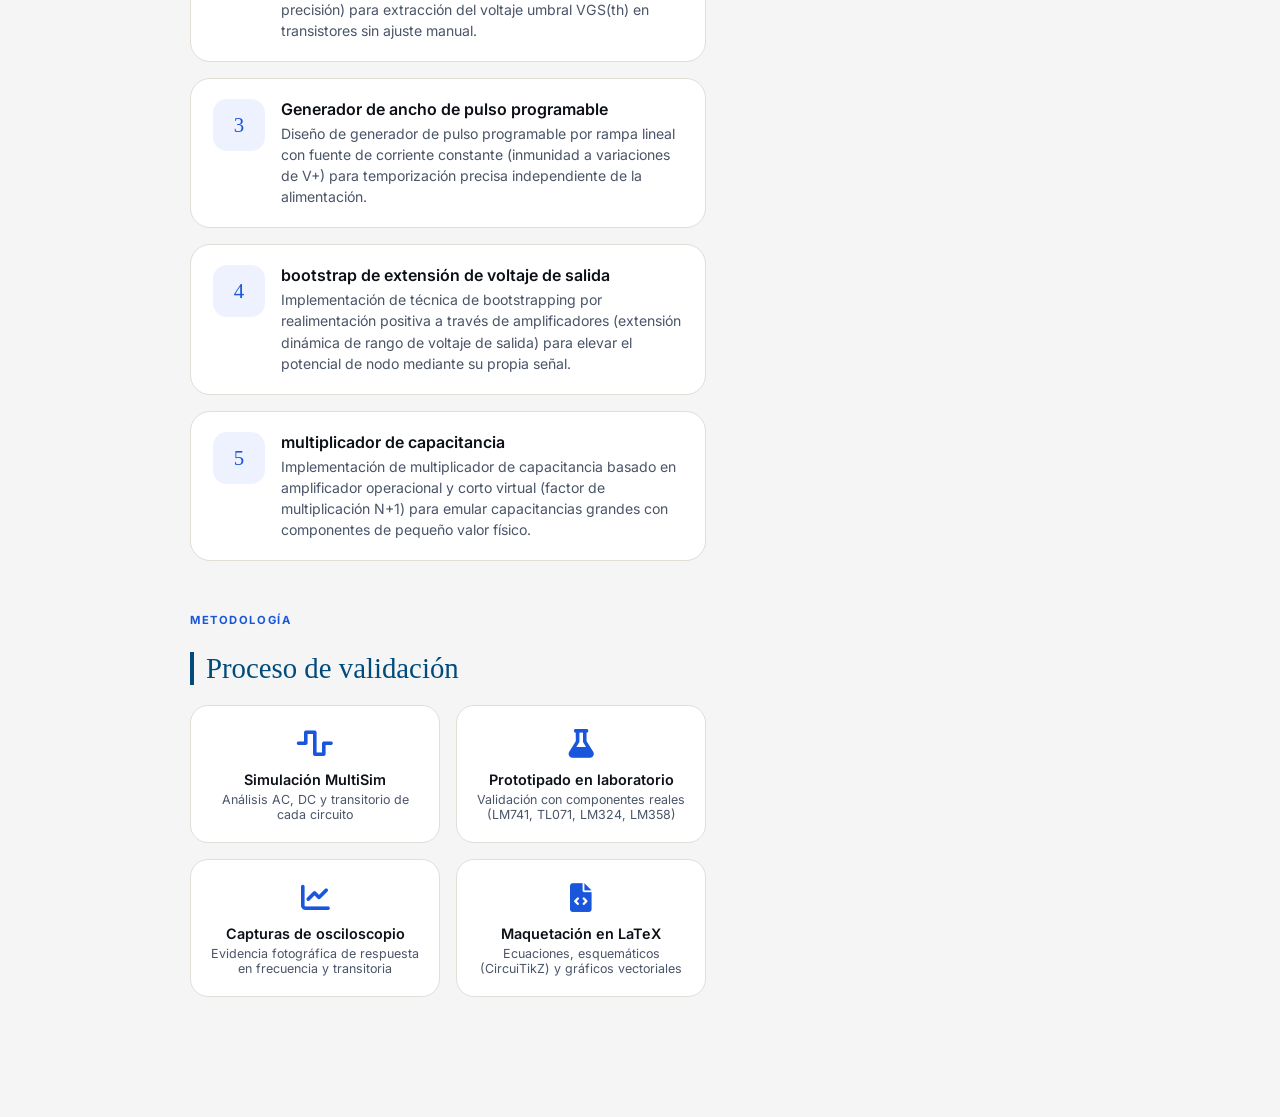
==== commit 612f777e: "corrigiendo detalles primer proyecto" ====
--- a/proyecto1-detalle.html
+++ b/proyecto1-detalle.html
@@ -64,35 +64,35 @@
             <div class="app-num">1</div>
             <div>
               <div class="app-name">Rastreador de Nodos Bloqueados</div>
-              <div class="app-desc">Diseño de etapas de entrada con rechazo de modo común (CMRR &gt; 80 dB) para instrumentación de precisión.</div>
+              <div class="app-desc">Diseño de un rastreador de nodos bloqueados por cortocircuito mediante inyección de corriente (resolución < 100 µV) para diagnóstico de fallos en PCB</div>
             </div>
           </div>
           <div class="app-card">
             <div class="app-num">2</div>
             <div>
               <div class="app-name">Probador de Voltaje de Pinch-off con Op-Amp</div>
-              <div class="app-desc">Implementación paso-bajo y paso-alto con respuesta Butterworth/Chebyshev, análisis de sensibilidad.</div>
+              <div class="app-desc">Diseño de un sistema de forzado de corriente constante por retroalimentación activa (ID fija mediante red resistiva de precisión) para extracción del voltaje umbral VGS(th) en transistores sin ajuste manual.</div>
             </div>
           </div>
           <div class="app-card">
             <div class="app-num">3</div>
             <div>
               <div class="app-name">Generador de ancho de pulso programable</div>
-              <div class="app-desc">Generación de señales senoidales en cuadratura, distorsión THD &lt; 1 %, control de amplitud automático.</div>
+              <div class="app-desc">Diseño de generador de pulso programable por rampa lineal con fuente de corriente constante (inmunidad a variaciones de V+) para temporización precisa independiente de la alimentación.</div>
             </div>
           </div>
           <div class="app-card">
             <div class="app-num">4</div>
             <div>
               <div class="app-name">bootstrap de extensión de voltaje de salida</div>
-              <div class="app-desc">Interfaz para sensores industriales, protección ante cortocircuito y análisis de error de linealidad.</div>
+              <div class="app-desc">Implementación de técnica de bootstrapping por realimentación positiva a través de amplificadores (extensión dinámica de rango de voltaje de salida) para elevar el potencial de nodo mediante su propia señal.</div>
             </div>
           </div>
           <div class="app-card">
             <div class="app-num">5</div>
             <div>
               <div class="app-name">multiplicador de capacitancia</div>
-              <div class="app-desc">Diseño de umbrales ajustables, eliminación de rebotes y aplicación en detección de cruce por cero.</div>
+              <div class="app-desc">Implementación de multiplicador de capacitancia basado en amplificador operacional y corto virtual (factor de multiplicación N+1) para emular capacitancias grandes con componentes de pequeño valor físico.</div>
             </div>
           </div>
         </div>
@@ -111,7 +111,7 @@
           <div class="sim-card">
             <div class="sim-icon"><i class="fas fa-flask"></i></div>
             <div class="sim-title">Prototipado en laboratorio</div>
-            <div class="sim-sub">Validación con componentes reales (LM741, TL071, LM324)</div>
+            <div class="sim-sub">Validación con componentes reales (LM741, TL071, LM324, LM358)</div>
           </div>
           <div class="sim-card">
             <div class="sim-icon"><i class="fas fa-chart-line"></i></div>
@@ -135,12 +135,13 @@
         <h4>Tecnologías y herramientas</h4>
         <div class="tags-wrap">
           <span class="tag">LaTeX</span>
-          <span class="tag">LTspice</span>
+          <span class="tag">MultiSim</span>
           <span class="tag">CircuiTikZ</span>
           <span class="tag">MATLAB</span>
           <span class="tag orange">LM741</span>
           <span class="tag orange">TL071</span>
           <span class="tag orange">LM324</span>
+          <span class="tag orange">LM358</span>
           <span class="tag">Osciloscopio</span>
           <span class="tag">Generador de funciones</span>
         </div>
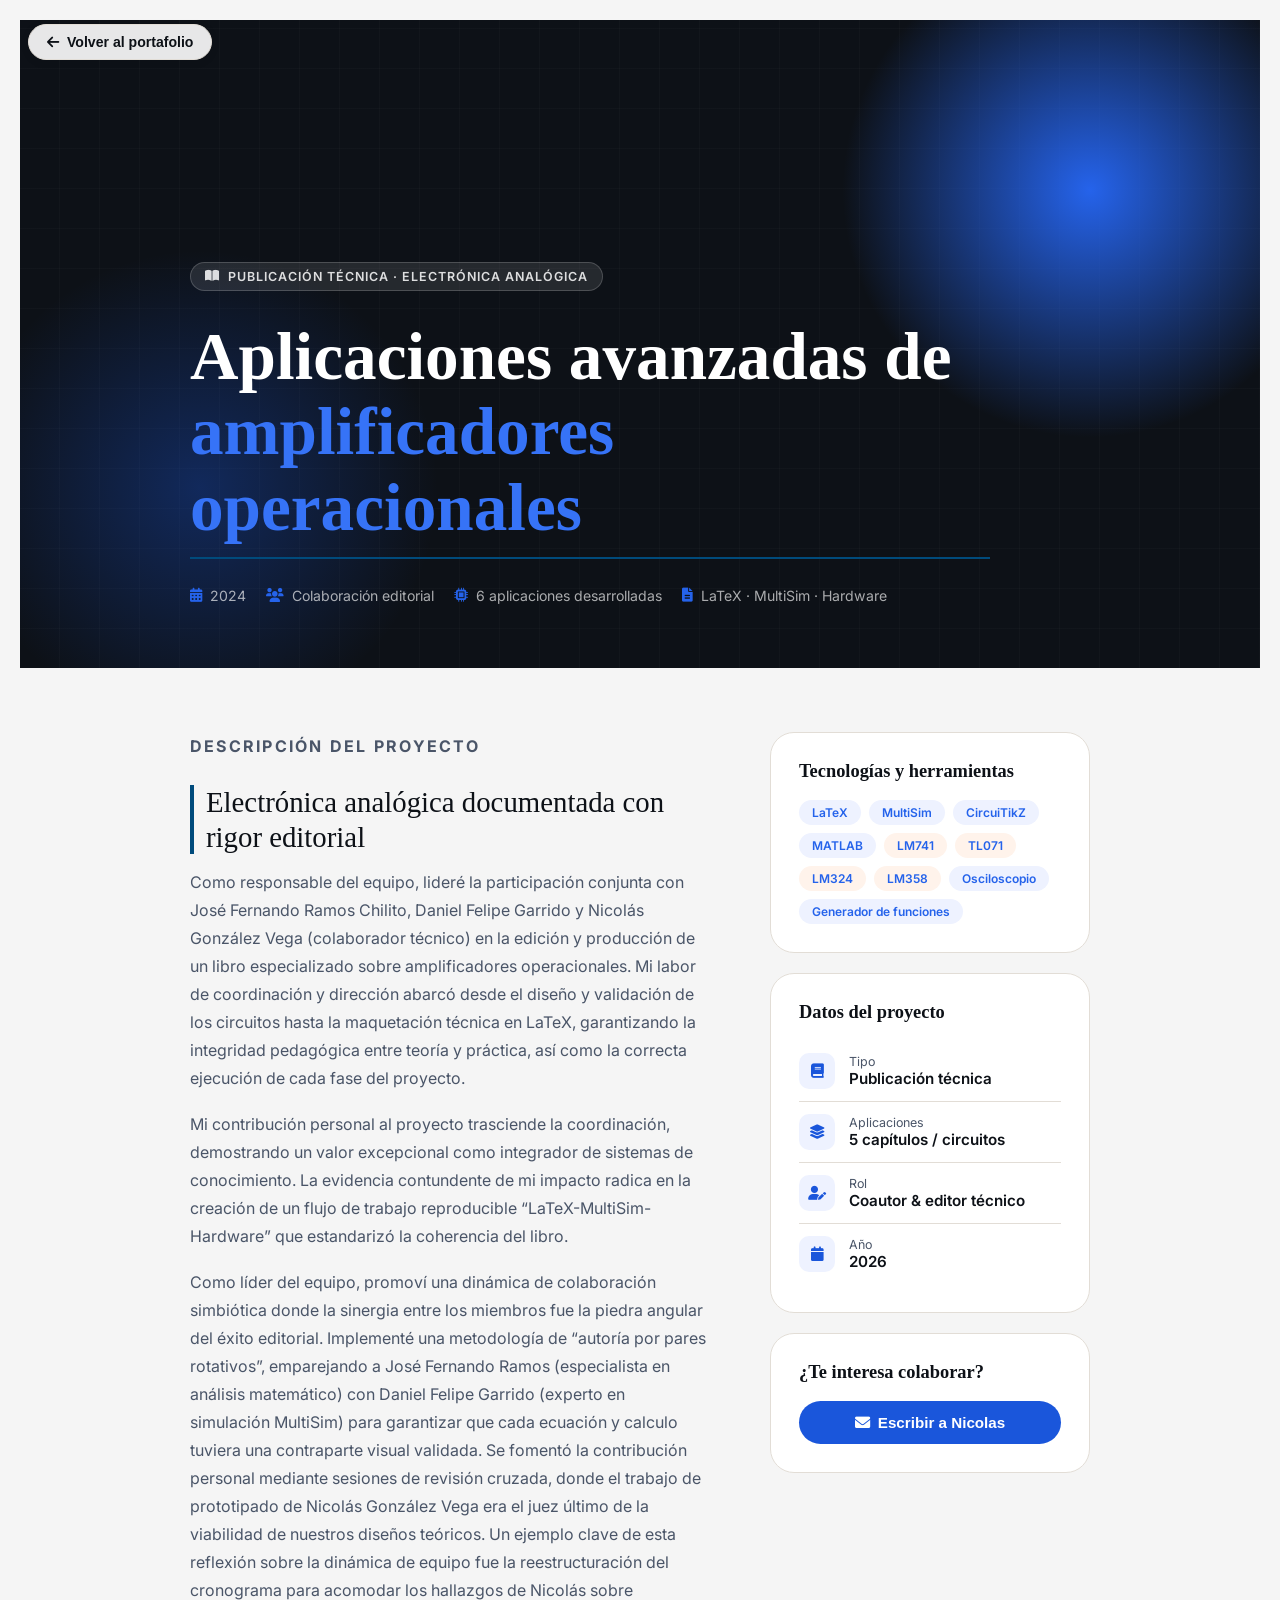
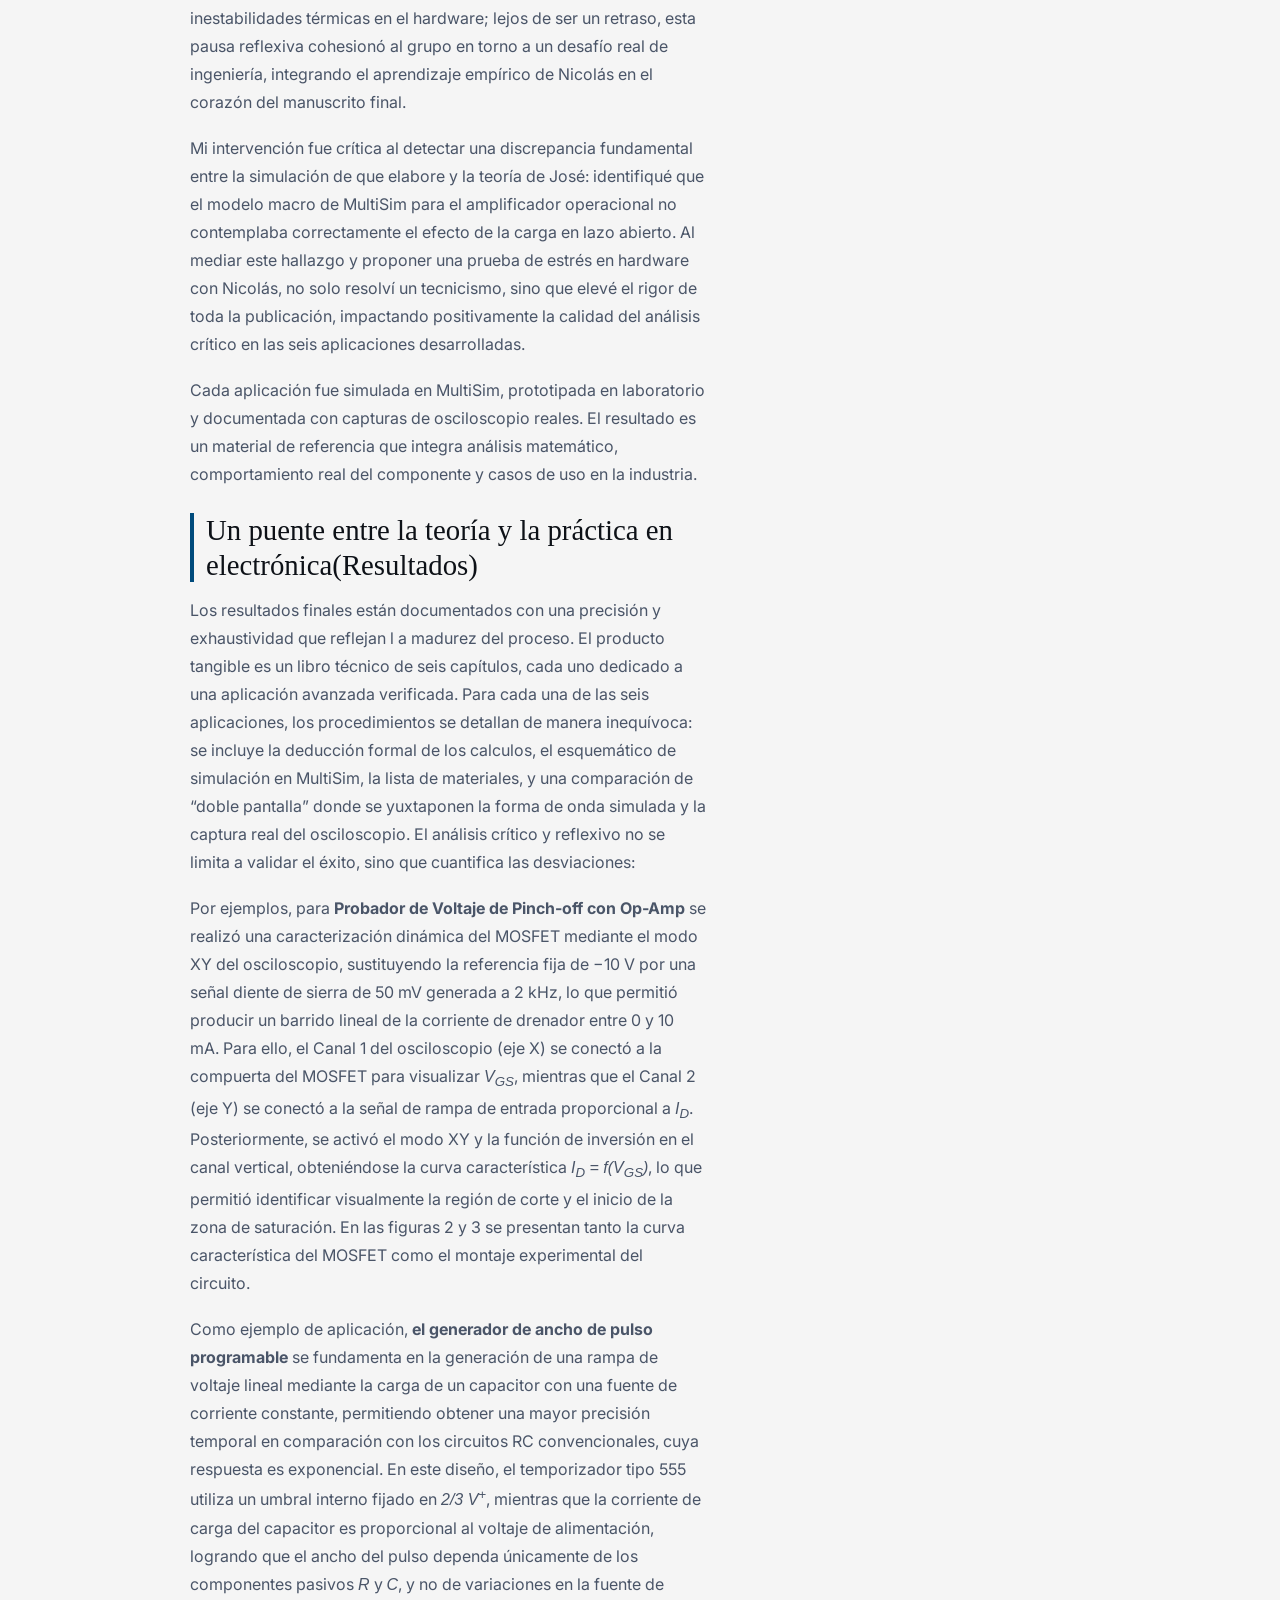
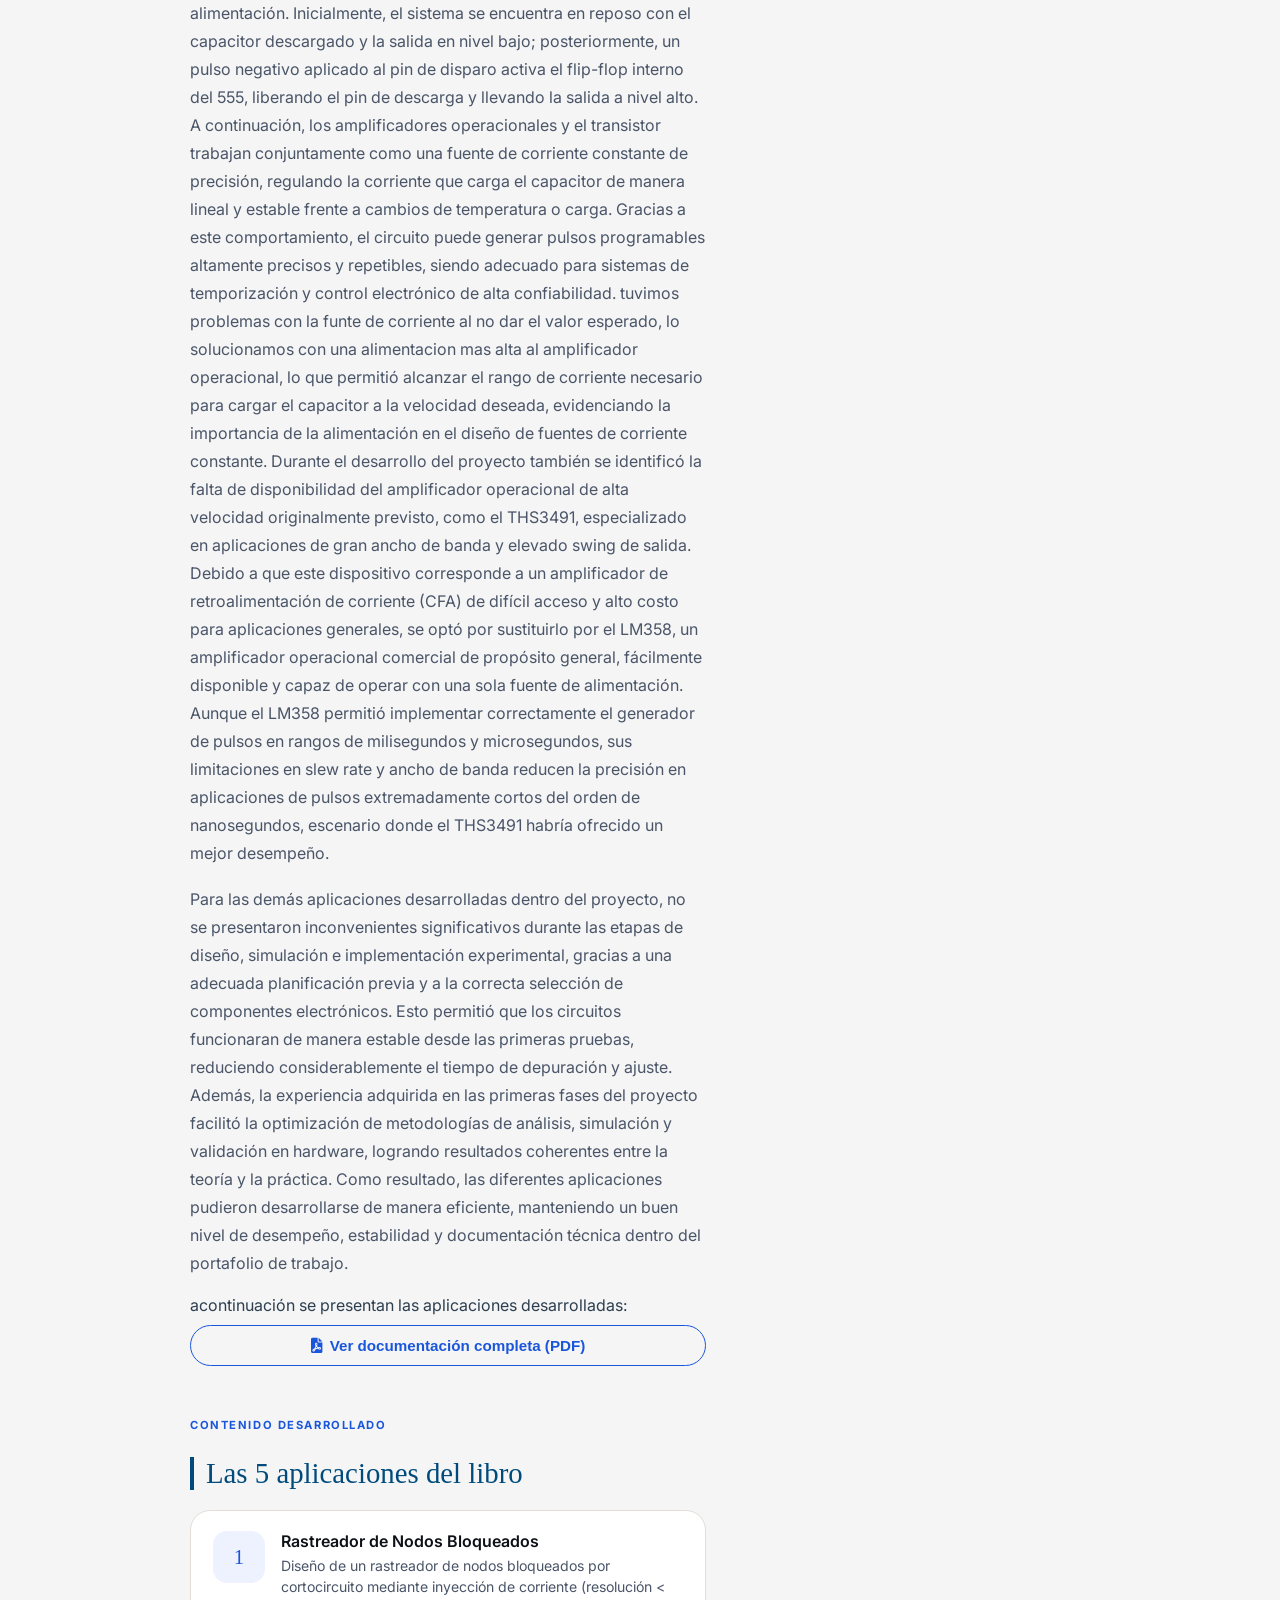
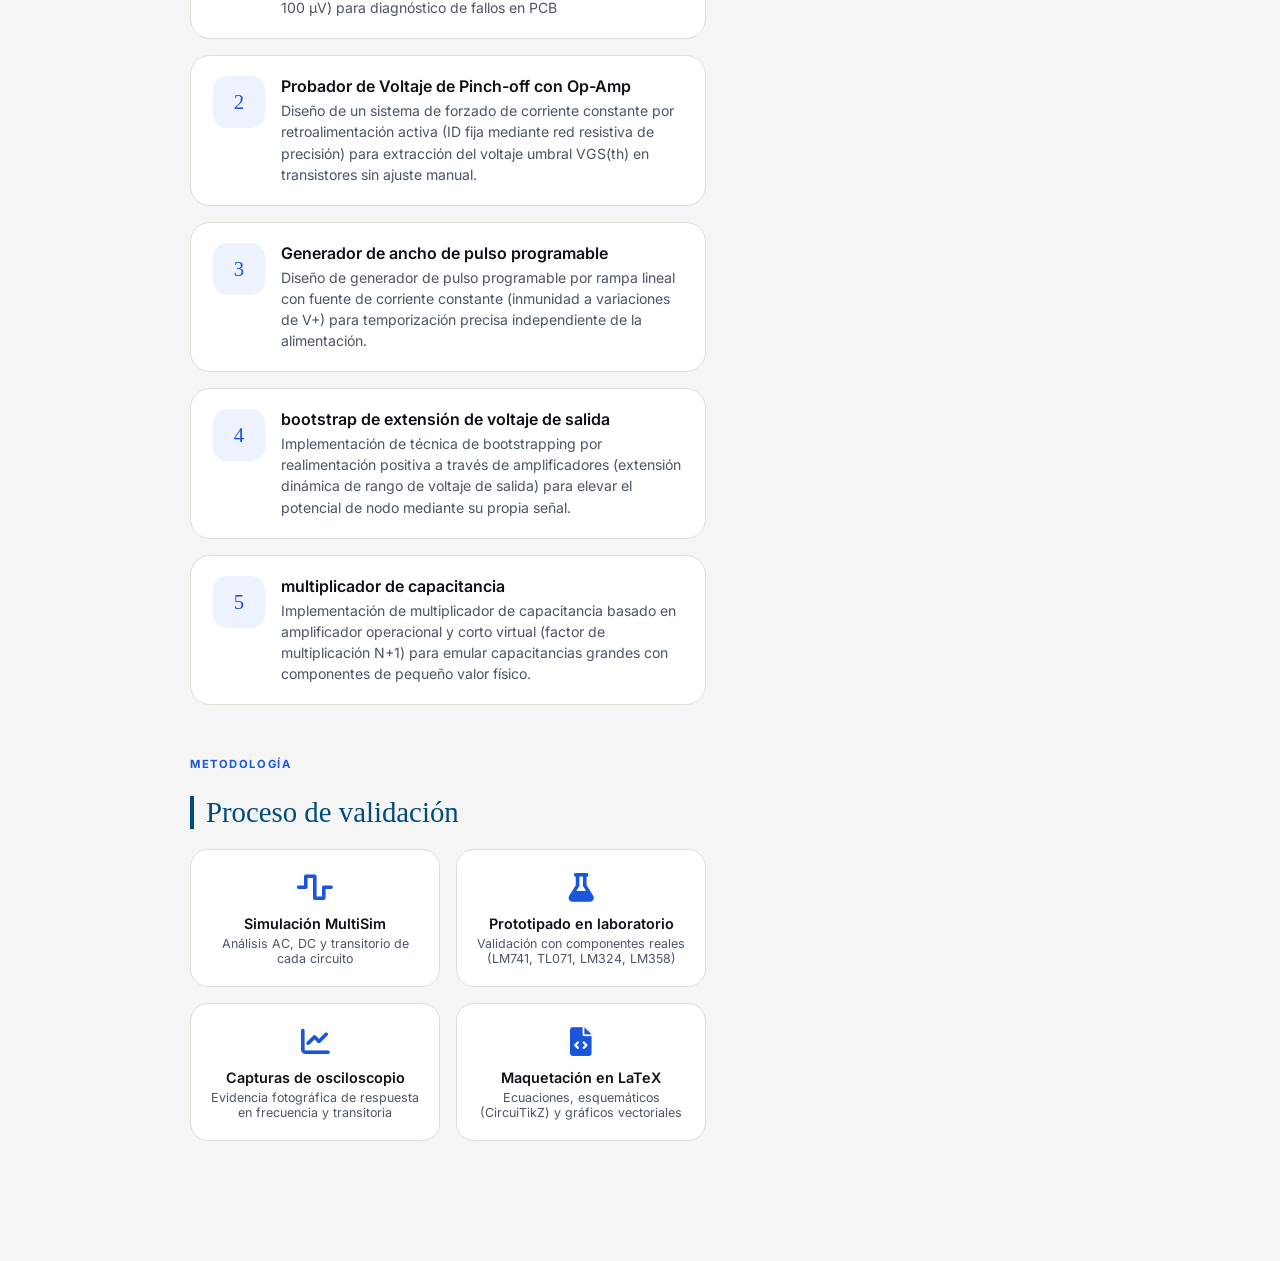
==== commit cd54d245: "ajustando presiciones a cada proyecto" ====
--- a/proyecto1-detalle.html
+++ b/proyecto1-detalle.html
@@ -48,12 +48,97 @@
         Como responsable del equipo, lideré la participación conjunta con José Fernando Ramos Chilito, Daniel Felipe Garrido y Nicolás González Vega (colaborador técnico) en la edición y producción de un libro especializado sobre amplificadores operacionales. Mi labor de coordinación y dirección abarcó desde el diseño y validación de los circuitos hasta la maquetación técnica en LaTeX, garantizando la integridad pedagógica entre teoría y práctica, así como la correcta ejecución de cada fase del proyecto.
         </p>
         <p>
+          Mi contribución personal al proyecto trasciende la coordinación, demostrando un valor excepcional como integrador de sistemas de conocimiento. 
+          La evidencia contundente de mi impacto radica en la creación de un flujo de trabajo reproducible 
+          “LaTeX-MultiSim-Hardware” que estandarizó la coherencia del libro. 
+        </p>
+
+        <p>
+          Como líder del equipo, promoví una dinámica de colaboración simbiótica donde la sinergia entre los miembros fue la piedra angular 
+          del éxito editorial. Implementé una metodología de “autoría por pares rotativos”, emparejando a José Fernando Ramos (especialista en análisis matemático) 
+          con Daniel Felipe Garrido (experto en simulación MultiSim) para garantizar que cada ecuación y calculo tuviera 
+          una contraparte visual validada. Se fomentó la contribución personal mediante sesiones de revisión cruzada, 
+          donde el trabajo de prototipado de Nicolás González Vega era el juez último de la viabilidad de nuestros diseños 
+          teóricos. Un ejemplo clave de esta reflexión sobre la dinámica de equipo fue la reestructuración del cronograma 
+          para acomodar los hallazgos de Nicolás sobre inestabilidades térmicas en el hardware; lejos de ser un retraso, 
+          esta pausa reflexiva cohesionó al grupo en torno a un desafío real de ingeniería, integrando el aprendizaje 
+          empírico de Nicolás en el corazón del manuscrito final.
+        </p>
+
+        <p>
+           Mi intervención fue crítica al detectar una discrepancia fundamental entre la simulación de que elabore y la 
+           teoría de José: identifiqué que el modelo macro de MultiSim para el amplificador operacional no contemplaba 
+           correctamente el efecto de la carga en lazo abierto. Al mediar este hallazgo y proponer una prueba de 
+           estrés en hardware con Nicolás, no solo resolví un tecnicismo, sino que elevé el rigor de toda la publicación, 
+           impactando positivamente la calidad del análisis crítico en las seis aplicaciones desarrolladas.
+  </p>
+        <p>
           Cada aplicación fue simulada en MultiSim, prototipada en laboratorio y documentada con capturas de osciloscopio reales. El resultado es un material de referencia que integra análisis matemático, comportamiento real del componente y casos de uso en la industria.
         </p>
-      </div>
-
+        <h2>Un puente entre la teoría y la práctica en electrónica(Resultados)</h2>
+        <p>Los resultados finales están documentados con una precisión y exhaustividad que reflejan l
+          a madurez del proceso. El producto tangible es un libro técnico de seis capítulos, cada uno dedicado a 
+          una aplicación avanzada verificada. Para cada una de las seis aplicaciones, los procedimientos se detallan de manera inequívoca: 
+          se incluye la deducción formal de los calculos, el esquemático de simulación en MultiSim, la lista de 
+          materiales, y una comparación de “doble pantalla” donde se yuxtaponen la forma de onda simulada y la 
+          captura real del osciloscopio. El análisis crítico y reflexivo no se limita a validar el éxito, 
+          sino que cuantifica las desviaciones: <p>
+  Por ejemplos, para <strong>Probador de Voltaje de Pinch-off con Op-Amp</strong></strong> se realizó una caracterización dinámica del MOSFET mediante el modo XY del osciloscopio, 
+  sustituyendo la referencia fija de −10 V por una señal diente de sierra de 50 mV generada a 2 kHz, 
+  lo que permitió producir un barrido lineal de la corriente de drenador entre 0 y 10 mA. Para ello, 
+  el Canal 1 del osciloscopio (eje X) se conectó a la compuerta del MOSFET para visualizar 
+  <em>V<sub>GS</sub></em>, mientras que el Canal 2 (eje Y) se conectó a la señal de rampa de entrada 
+  proporcional a <em>I<sub>D</sub></em>. Posteriormente, se activó el modo XY y la función de inversión 
+  en el canal vertical, obteniéndose la curva característica 
+  <em>I<sub>D</sub> = f(V<sub>GS</sub>)</em>, lo que permitió identificar visualmente la región de corte 
+  y el inicio de la zona de saturación. En las figuras 2 y 3 se presentan tanto la curva característica 
+  del MOSFET como el montaje experimental del circuito.
+<p>
+  Como ejemplo de aplicación, <strong>el generador de ancho de pulso programable</strong> se fundamenta en la generación 
+  de una rampa de voltaje lineal mediante la carga de un capacitor con una fuente de corriente constante, 
+  permitiendo obtener una mayor precisión temporal en comparación con los circuitos RC convencionales, 
+  cuya respuesta es exponencial. En este diseño, el temporizador tipo 555 utiliza un umbral interno fijado 
+  en <em>2/3 V<sup>+</sup></em>, mientras que la corriente de carga del capacitor es proporcional al voltaje 
+  de alimentación, logrando que el ancho del pulso dependa únicamente de los componentes pasivos 
+  <em>R</em> y <em>C</em>, y no de variaciones en la fuente de alimentación. Inicialmente, el sistema se 
+  encuentra en reposo con el capacitor descargado y la salida en nivel bajo; posteriormente, un pulso 
+  negativo aplicado al pin de disparo activa el flip-flop interno del 555, liberando el pin de descarga y 
+  llevando la salida a nivel alto. A continuación, los amplificadores operacionales y el transistor trabajan 
+  conjuntamente como una fuente de corriente constante de precisión, regulando la corriente que carga el 
+  capacitor de manera lineal y estable frente a cambios de temperatura o carga. Gracias a este comportamiento, 
+  el circuito puede generar pulsos programables altamente precisos y repetibles, siendo adecuado para sistemas 
+  de temporización y control electrónico de alta confiabilidad. tuvimos problemas con la funte de corriente al no
+  dar el valor esperado, lo solucionamos con una alimentacion mas alta al amplificador operacional, lo que permitió
+   alcanzar el rango de corriente necesario para cargar el capacitor a la velocidad deseada, evidenciando la 
+   importancia de la alimentación en el diseño de fuentes de corriente constante.
+   Durante el desarrollo del proyecto también se identificó la falta de disponibilidad del amplificador operacional de alta velocidad originalmente previsto, 
+  como el THS3491, especializado en aplicaciones de gran ancho de banda y elevado swing de salida. Debido a 
+  que este dispositivo corresponde a un amplificador de retroalimentación de corriente (CFA) de difícil acceso 
+  y alto costo para aplicaciones generales, se optó por sustituirlo por el LM358, un amplificador operacional 
+  comercial de propósito general, fácilmente disponible y capaz de operar con una sola fuente de alimentación. 
+  Aunque el LM358 permitió implementar correctamente el generador de pulsos en rangos de milisegundos y 
+  microsegundos, sus limitaciones en slew rate y ancho de banda reducen la precisión en aplicaciones de pulsos 
+  extremadamente cortos del orden de nanosegundos, escenario donde el THS3491 habría ofrecido un mejor desempeño.
+
+</p>
+
+</p>
+        <p>Para las demás aplicaciones desarrolladas dentro del proyecto, no se presentaron inconvenientes 
+          significativos durante las etapas de diseño, simulación e implementación experimental, gracias a una 
+          adecuada planificación previa y a la correcta selección de componentes electrónicos. Esto permitió que los 
+          circuitos funcionaran de manera estable desde las primeras pruebas, reduciendo considerablemente el tiempo 
+          de depuración y ajuste. Además, la experiencia adquirida en las primeras fases del proyecto facilitó la 
+          optimización de metodologías de análisis, simulación y validación en hardware, logrando resultados 
+          coherentes entre la teoría y la práctica. Como resultado, las diferentes aplicaciones pudieron desarrollarse 
+          de manera eficiente, manteniendo un buen nivel de desempeño, estabilidad y documentación técnica dentro del 
+          portafolio de trabajo.</p>
+</p>
+      </div>
+      <p> acontinuación se presentan las aplicaciones desarrolladas:</p>
       <!-- Circuit mockup (SVG illustration) -->
-      
+      <a href="Libro_electrónica_análoga_3__Copy_.pdf" target="_blank" class="cta-btn-outline" id="btnExtracto">
+    <i class="fas fa-file-pdf" style="margin-right:8px;"></i>Ver documentación completa (PDF)
+</a>
 
       <!-- Applications -->
       <div class="apps-block">
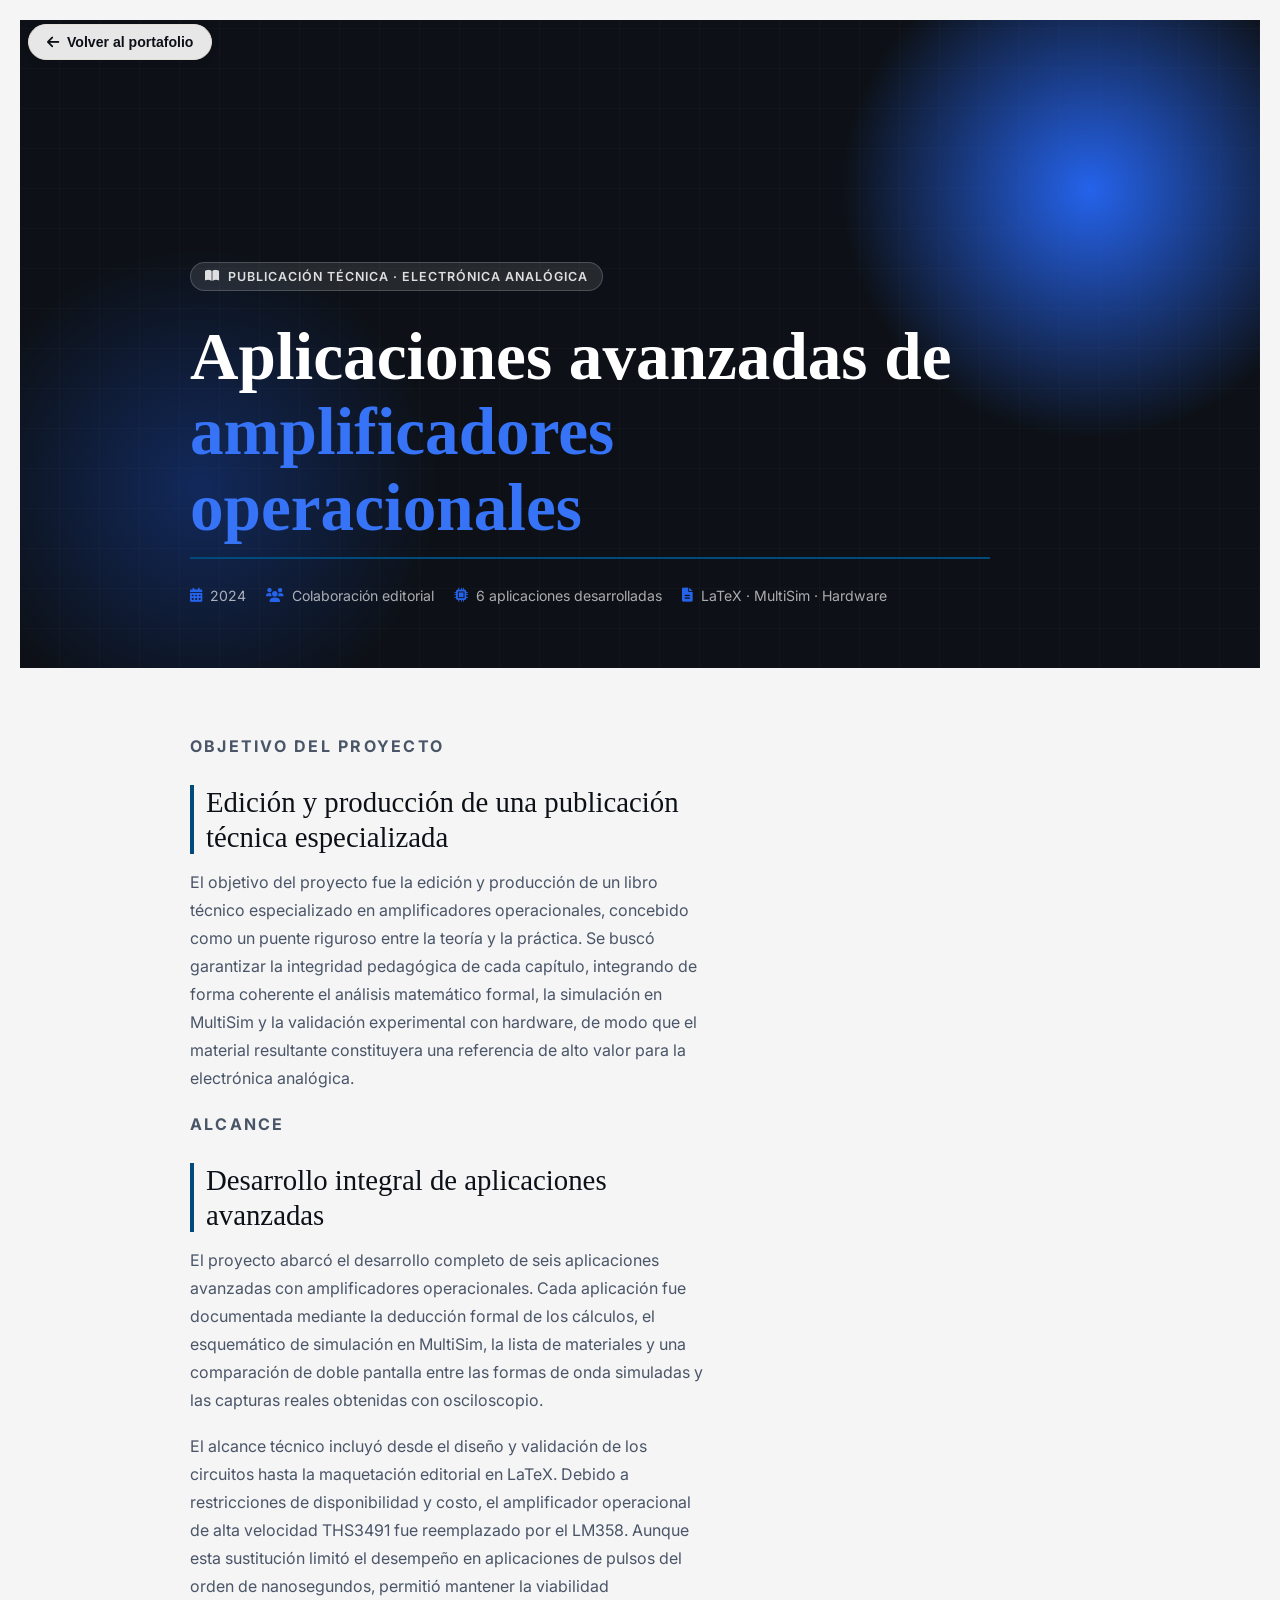
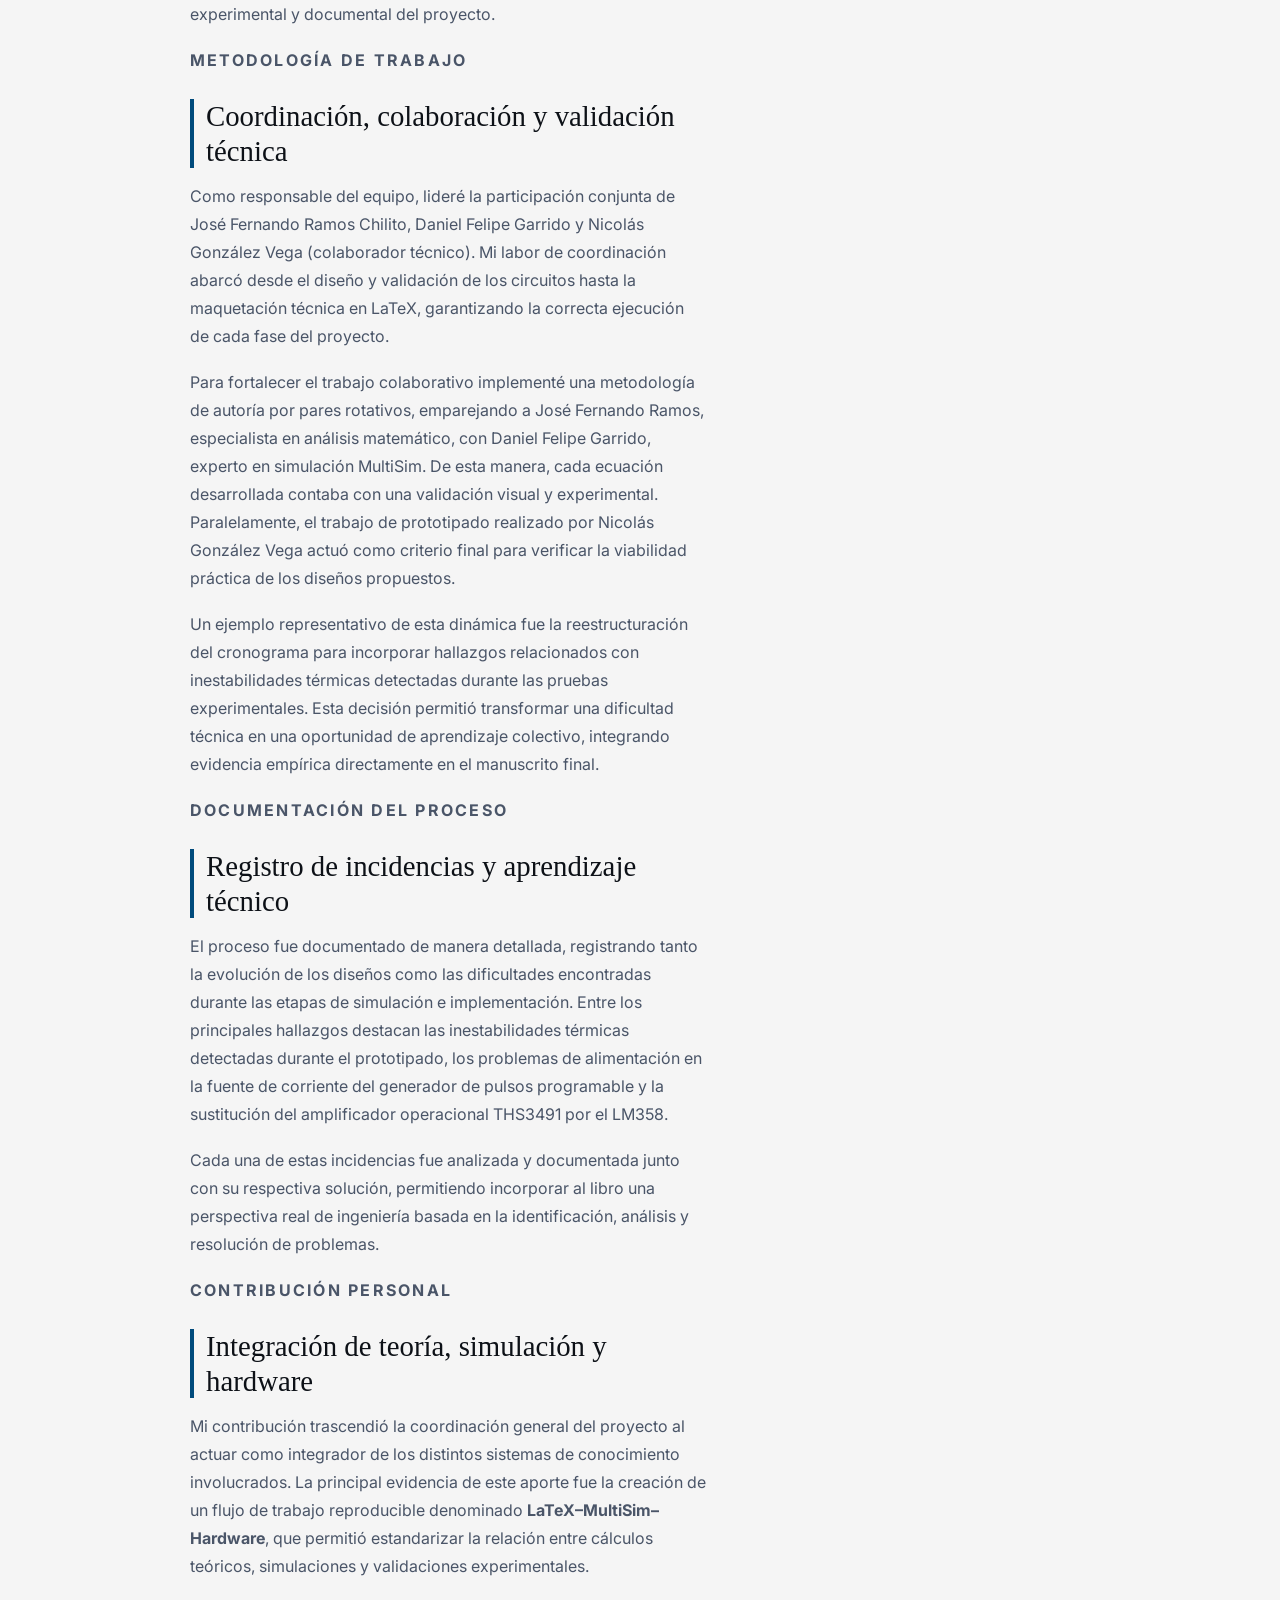
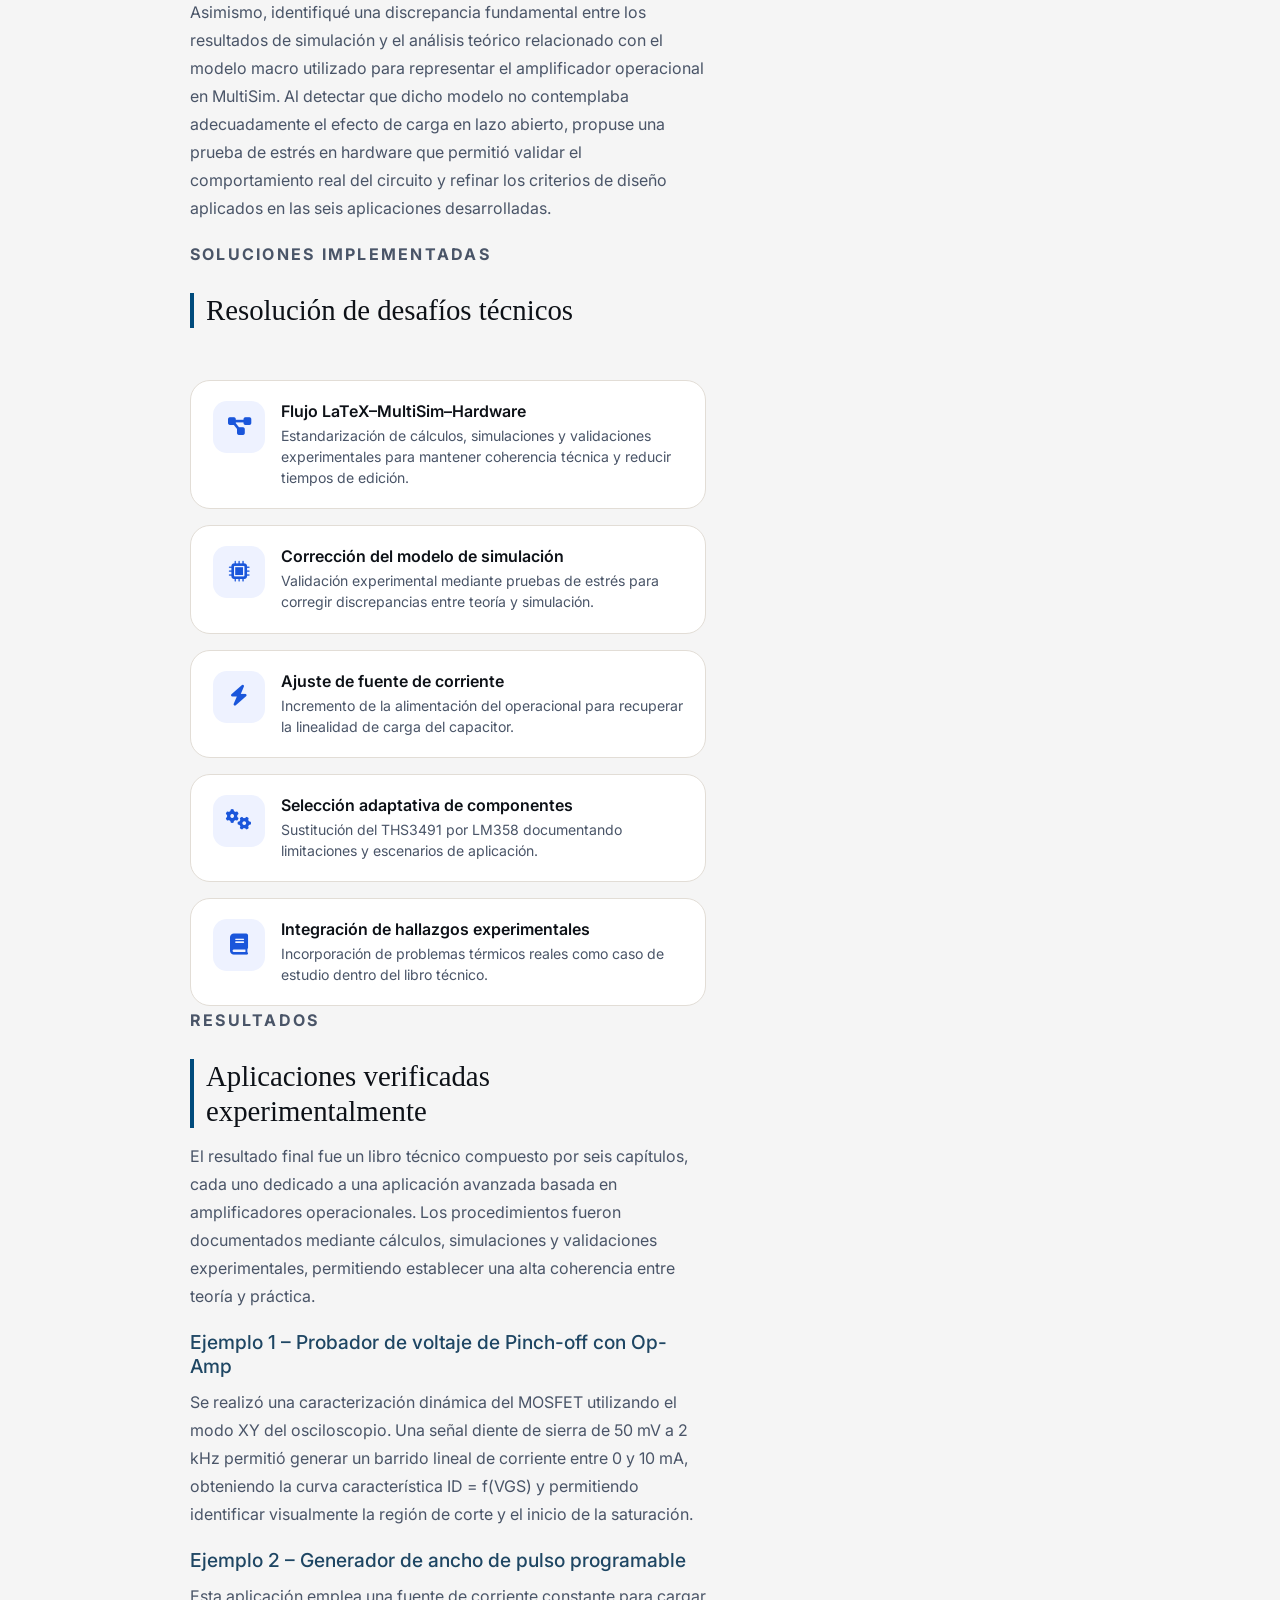
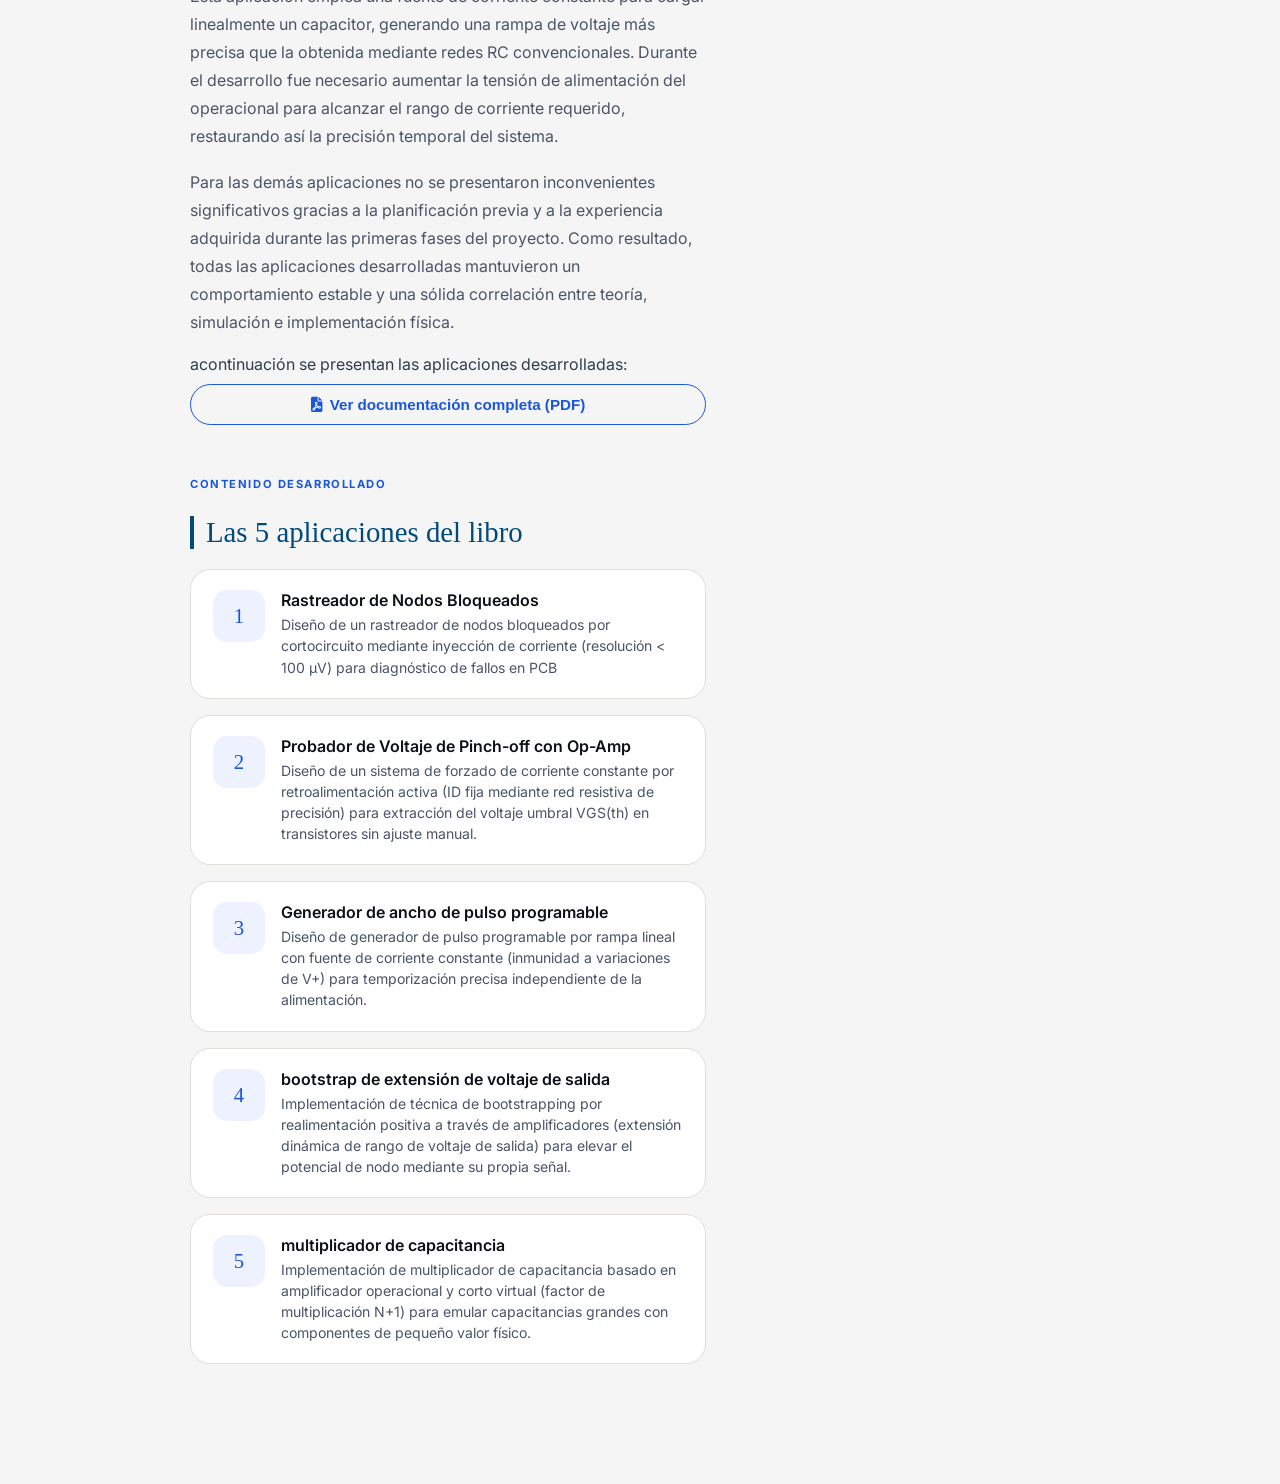
==== commit 7a56b11e: "adicion de errores" ====
--- a/proyecto1-detalle.html
+++ b/proyecto1-detalle.html
@@ -41,99 +41,194 @@
     <!-- MAIN COLUMN -->
     <main>
 
-      <div class="prose">
-        <p class="section-label">Descripción del proyecto</p>
-        <h2>Electrónica analógica documentada con rigor editorial</h2>
-        <p>
-        Como responsable del equipo, lideré la participación conjunta con José Fernando Ramos Chilito, Daniel Felipe Garrido y Nicolás González Vega (colaborador técnico) en la edición y producción de un libro especializado sobre amplificadores operacionales. Mi labor de coordinación y dirección abarcó desde el diseño y validación de los circuitos hasta la maquetación técnica en LaTeX, garantizando la integridad pedagógica entre teoría y práctica, así como la correcta ejecución de cada fase del proyecto.
-        </p>
-        <p>
-          Mi contribución personal al proyecto trasciende la coordinación, demostrando un valor excepcional como integrador de sistemas de conocimiento. 
-          La evidencia contundente de mi impacto radica en la creación de un flujo de trabajo reproducible 
-          “LaTeX-MultiSim-Hardware” que estandarizó la coherencia del libro. 
-        </p>
-
-        <p>
-          Como líder del equipo, promoví una dinámica de colaboración simbiótica donde la sinergia entre los miembros fue la piedra angular 
-          del éxito editorial. Implementé una metodología de “autoría por pares rotativos”, emparejando a José Fernando Ramos (especialista en análisis matemático) 
-          con Daniel Felipe Garrido (experto en simulación MultiSim) para garantizar que cada ecuación y calculo tuviera 
-          una contraparte visual validada. Se fomentó la contribución personal mediante sesiones de revisión cruzada, 
-          donde el trabajo de prototipado de Nicolás González Vega era el juez último de la viabilidad de nuestros diseños 
-          teóricos. Un ejemplo clave de esta reflexión sobre la dinámica de equipo fue la reestructuración del cronograma 
-          para acomodar los hallazgos de Nicolás sobre inestabilidades térmicas en el hardware; lejos de ser un retraso, 
-          esta pausa reflexiva cohesionó al grupo en torno a un desafío real de ingeniería, integrando el aprendizaje 
-          empírico de Nicolás en el corazón del manuscrito final.
-        </p>
-
-        <p>
-           Mi intervención fue crítica al detectar una discrepancia fundamental entre la simulación de que elabore y la 
-           teoría de José: identifiqué que el modelo macro de MultiSim para el amplificador operacional no contemplaba 
-           correctamente el efecto de la carga en lazo abierto. Al mediar este hallazgo y proponer una prueba de 
-           estrés en hardware con Nicolás, no solo resolví un tecnicismo, sino que elevé el rigor de toda la publicación, 
-           impactando positivamente la calidad del análisis crítico en las seis aplicaciones desarrolladas.
-  </p>
-        <p>
-          Cada aplicación fue simulada en MultiSim, prototipada en laboratorio y documentada con capturas de osciloscopio reales. El resultado es un material de referencia que integra análisis matemático, comportamiento real del componente y casos de uso en la industria.
-        </p>
-        <h2>Un puente entre la teoría y la práctica en electrónica(Resultados)</h2>
-        <p>Los resultados finales están documentados con una precisión y exhaustividad que reflejan l
-          a madurez del proceso. El producto tangible es un libro técnico de seis capítulos, cada uno dedicado a 
-          una aplicación avanzada verificada. Para cada una de las seis aplicaciones, los procedimientos se detallan de manera inequívoca: 
-          se incluye la deducción formal de los calculos, el esquemático de simulación en MultiSim, la lista de 
-          materiales, y una comparación de “doble pantalla” donde se yuxtaponen la forma de onda simulada y la 
-          captura real del osciloscopio. El análisis crítico y reflexivo no se limita a validar el éxito, 
-          sino que cuantifica las desviaciones: <p>
-  Por ejemplos, para <strong>Probador de Voltaje de Pinch-off con Op-Amp</strong></strong> se realizó una caracterización dinámica del MOSFET mediante el modo XY del osciloscopio, 
-  sustituyendo la referencia fija de −10 V por una señal diente de sierra de 50 mV generada a 2 kHz, 
-  lo que permitió producir un barrido lineal de la corriente de drenador entre 0 y 10 mA. Para ello, 
-  el Canal 1 del osciloscopio (eje X) se conectó a la compuerta del MOSFET para visualizar 
-  <em>V<sub>GS</sub></em>, mientras que el Canal 2 (eje Y) se conectó a la señal de rampa de entrada 
-  proporcional a <em>I<sub>D</sub></em>. Posteriormente, se activó el modo XY y la función de inversión 
-  en el canal vertical, obteniéndose la curva característica 
-  <em>I<sub>D</sub> = f(V<sub>GS</sub>)</em>, lo que permitió identificar visualmente la región de corte 
-  y el inicio de la zona de saturación. En las figuras 2 y 3 se presentan tanto la curva característica 
-  del MOSFET como el montaje experimental del circuito.
-<p>
-  Como ejemplo de aplicación, <strong>el generador de ancho de pulso programable</strong> se fundamenta en la generación 
-  de una rampa de voltaje lineal mediante la carga de un capacitor con una fuente de corriente constante, 
-  permitiendo obtener una mayor precisión temporal en comparación con los circuitos RC convencionales, 
-  cuya respuesta es exponencial. En este diseño, el temporizador tipo 555 utiliza un umbral interno fijado 
-  en <em>2/3 V<sup>+</sup></em>, mientras que la corriente de carga del capacitor es proporcional al voltaje 
-  de alimentación, logrando que el ancho del pulso dependa únicamente de los componentes pasivos 
-  <em>R</em> y <em>C</em>, y no de variaciones en la fuente de alimentación. Inicialmente, el sistema se 
-  encuentra en reposo con el capacitor descargado y la salida en nivel bajo; posteriormente, un pulso 
-  negativo aplicado al pin de disparo activa el flip-flop interno del 555, liberando el pin de descarga y 
-  llevando la salida a nivel alto. A continuación, los amplificadores operacionales y el transistor trabajan 
-  conjuntamente como una fuente de corriente constante de precisión, regulando la corriente que carga el 
-  capacitor de manera lineal y estable frente a cambios de temperatura o carga. Gracias a este comportamiento, 
-  el circuito puede generar pulsos programables altamente precisos y repetibles, siendo adecuado para sistemas 
-  de temporización y control electrónico de alta confiabilidad. tuvimos problemas con la funte de corriente al no
-  dar el valor esperado, lo solucionamos con una alimentacion mas alta al amplificador operacional, lo que permitió
-   alcanzar el rango de corriente necesario para cargar el capacitor a la velocidad deseada, evidenciando la 
-   importancia de la alimentación en el diseño de fuentes de corriente constante.
-   Durante el desarrollo del proyecto también se identificó la falta de disponibilidad del amplificador operacional de alta velocidad originalmente previsto, 
-  como el THS3491, especializado en aplicaciones de gran ancho de banda y elevado swing de salida. Debido a 
-  que este dispositivo corresponde a un amplificador de retroalimentación de corriente (CFA) de difícil acceso 
-  y alto costo para aplicaciones generales, se optó por sustituirlo por el LM358, un amplificador operacional 
-  comercial de propósito general, fácilmente disponible y capaz de operar con una sola fuente de alimentación. 
-  Aunque el LM358 permitió implementar correctamente el generador de pulsos en rangos de milisegundos y 
-  microsegundos, sus limitaciones en slew rate y ancho de banda reducen la precisión en aplicaciones de pulsos 
-  extremadamente cortos del orden de nanosegundos, escenario donde el THS3491 habría ofrecido un mejor desempeño.
-
-</p>
-
-</p>
-        <p>Para las demás aplicaciones desarrolladas dentro del proyecto, no se presentaron inconvenientes 
-          significativos durante las etapas de diseño, simulación e implementación experimental, gracias a una 
-          adecuada planificación previa y a la correcta selección de componentes electrónicos. Esto permitió que los 
-          circuitos funcionaran de manera estable desde las primeras pruebas, reduciendo considerablemente el tiempo 
-          de depuración y ajuste. Además, la experiencia adquirida en las primeras fases del proyecto facilitó la 
-          optimización de metodologías de análisis, simulación y validación en hardware, logrando resultados 
-          coherentes entre la teoría y la práctica. Como resultado, las diferentes aplicaciones pudieron desarrollarse 
-          de manera eficiente, manteniendo un buen nivel de desempeño, estabilidad y documentación técnica dentro del 
-          portafolio de trabajo.</p>
-</p>
-      </div>
+
+<div class="prose">
+
+    <p class="section-label">Objetivo del proyecto</p>
+    <h2>Edición y producción de una publicación técnica especializada</h2>
+
+    <p>
+        El objetivo del proyecto fue la edición y producción de un libro técnico especializado en amplificadores operacionales,
+        concebido como un puente riguroso entre la teoría y la práctica. Se buscó garantizar la integridad pedagógica de cada
+        capítulo, integrando de forma coherente el análisis matemático formal, la simulación en MultiSim y la validación
+        experimental con hardware, de modo que el material resultante constituyera una referencia de alto valor para la
+        electrónica analógica.
+    </p>
+
+    <p class="section-label">Alcance</p>
+    <h2>Desarrollo integral de aplicaciones avanzadas</h2>
+
+    <p>
+        El proyecto abarcó el desarrollo completo de seis aplicaciones avanzadas con amplificadores operacionales.
+        Cada aplicación fue documentada mediante la deducción formal de los cálculos, el esquemático de simulación en
+        MultiSim, la lista de materiales y una comparación de doble pantalla entre las formas de onda simuladas y las
+        capturas reales obtenidas con osciloscopio.
+    </p>
+
+    <p>
+        El alcance técnico incluyó desde el diseño y validación de los circuitos hasta la maquetación editorial en LaTeX.
+        Debido a restricciones de disponibilidad y costo, el amplificador operacional de alta velocidad THS3491 fue
+        reemplazado por el LM358. Aunque esta sustitución limitó el desempeño en aplicaciones de pulsos del orden de
+        nanosegundos, permitió mantener la viabilidad experimental y documental del proyecto.
+    </p>
+
+    <p class="section-label">Metodología de trabajo</p>
+    <h2>Coordinación, colaboración y validación técnica</h2>
+
+    <p>
+        Como responsable del equipo, lideré la participación conjunta de José Fernando Ramos Chilito, Daniel Felipe Garrido
+        y Nicolás González Vega (colaborador técnico). Mi labor de coordinación abarcó desde el diseño y validación de los
+        circuitos hasta la maquetación técnica en LaTeX, garantizando la correcta ejecución de cada fase del proyecto.
+    </p>
+
+    <p>
+        Para fortalecer el trabajo colaborativo implementé una metodología de autoría por pares rotativos, emparejando a
+        José Fernando Ramos, especialista en análisis matemático, con Daniel Felipe Garrido, experto en simulación
+        MultiSim. De esta manera, cada ecuación desarrollada contaba con una validación visual y experimental.
+        Paralelamente, el trabajo de prototipado realizado por Nicolás González Vega actuó como criterio final para
+        verificar la viabilidad práctica de los diseños propuestos.
+    </p>
+
+    <p>
+        Un ejemplo representativo de esta dinámica fue la reestructuración del cronograma para incorporar hallazgos
+        relacionados con inestabilidades térmicas detectadas durante las pruebas experimentales. Esta decisión permitió
+        transformar una dificultad técnica en una oportunidad de aprendizaje colectivo, integrando evidencia empírica
+        directamente en el manuscrito final.
+    </p>
+
+    <p class="section-label">Documentación del proceso</p>
+    <h2>Registro de incidencias y aprendizaje técnico</h2>
+
+    <p>
+        El proceso fue documentado de manera detallada, registrando tanto la evolución de los diseños como las dificultades
+        encontradas durante las etapas de simulación e implementación. Entre los principales hallazgos destacan las
+        inestabilidades térmicas detectadas durante el prototipado, los problemas de alimentación en la fuente de corriente
+        del generador de pulsos programable y la sustitución del amplificador operacional THS3491 por el LM358.
+    </p>
+
+    <p>
+        Cada una de estas incidencias fue analizada y documentada junto con su respectiva solución, permitiendo incorporar
+        al libro una perspectiva real de ingeniería basada en la identificación, análisis y resolución de problemas.
+    </p>
+
+    <p class="section-label">Contribución personal</p>
+    <h2>Integración de teoría, simulación y hardware</h2>
+
+    <p>
+        Mi contribución trascendió la coordinación general del proyecto al actuar como integrador de los distintos sistemas
+        de conocimiento involucrados. La principal evidencia de este aporte fue la creación de un flujo de trabajo
+        reproducible denominado <strong>LaTeX–MultiSim–Hardware</strong>, que permitió estandarizar la relación entre
+        cálculos teóricos, simulaciones y validaciones experimentales.
+    </p>
+
+    <p>
+        Asimismo, identifiqué una discrepancia fundamental entre los resultados de simulación y el análisis teórico
+        relacionado con el modelo macro utilizado para representar el amplificador operacional en MultiSim. Al detectar
+        que dicho modelo no contemplaba adecuadamente el efecto de carga en lazo abierto, propuse una prueba de estrés
+        en hardware que permitió validar el comportamiento real del circuito y refinar los criterios de diseño aplicados
+        en las seis aplicaciones desarrolladas.
+    </p>
+
+    <p class="section-label">Soluciones implementadas</p>
+    <h2>Resolución de desafíos técnicos</h2>
+
+</div>
+
+<div class="apps-block">
+    <div class="app-list">
+
+        <div class="app-card">
+            <div class="app-num"><i class="fas fa-project-diagram"></i></div>
+            <div>
+                <div class="app-name">Flujo LaTeX–MultiSim–Hardware</div>
+                <div class="app-desc">
+                    Estandarización de cálculos, simulaciones y validaciones experimentales para mantener coherencia
+                    técnica y reducir tiempos de edición.
+                </div>
+            </div>
+        </div>
+
+        <div class="app-card">
+            <div class="app-num"><i class="fas fa-microchip"></i></div>
+            <div>
+                <div class="app-name">Corrección del modelo de simulación</div>
+                <div class="app-desc">
+                    Validación experimental mediante pruebas de estrés para corregir discrepancias entre teoría y simulación.
+                </div>
+            </div>
+        </div>
+
+        <div class="app-card">
+            <div class="app-num"><i class="fas fa-bolt"></i></div>
+            <div>
+                <div class="app-name">Ajuste de fuente de corriente</div>
+                <div class="app-desc">
+                    Incremento de la alimentación del operacional para recuperar la linealidad de carga del capacitor.
+                </div>
+            </div>
+        </div>
+
+        <div class="app-card">
+            <div class="app-num"><i class="fas fa-cogs"></i></div>
+            <div>
+                <div class="app-name">Selección adaptativa de componentes</div>
+                <div class="app-desc">
+                    Sustitución del THS3491 por LM358 documentando limitaciones y escenarios de aplicación.
+                </div>
+            </div>
+        </div>
+
+        <div class="app-card">
+            <div class="app-num"><i class="fas fa-book"></i></div>
+            <div>
+                <div class="app-name">Integración de hallazgos experimentales</div>
+                <div class="app-desc">
+                    Incorporación de problemas térmicos reales como caso de estudio dentro del libro técnico.
+                </div>
+            </div>
+        </div>
+
+    </div>
+</div>
+
+<div class="prose">
+
+    <p class="section-label">Resultados</p>
+    <h2>Aplicaciones verificadas experimentalmente</h2>
+
+    <p>
+        El resultado final fue un libro técnico compuesto por seis capítulos, cada uno dedicado a una aplicación avanzada
+        basada en amplificadores operacionales. Los procedimientos fueron documentados mediante cálculos, simulaciones y
+        validaciones experimentales, permitiendo establecer una alta coherencia entre teoría y práctica.
+    </p>
+
+    <h3>Ejemplo 1 – Probador de voltaje de Pinch-off con Op-Amp</h3>
+
+    <p>
+        Se realizó una caracterización dinámica del MOSFET utilizando el modo XY del osciloscopio. Una señal diente de
+        sierra de 50 mV a 2 kHz permitió generar un barrido lineal de corriente entre 0 y 10 mA, obteniendo la curva
+        característica ID = f(VGS) y permitiendo identificar visualmente la región de corte y el inicio de la saturación.
+    </p>
+
+    <h3>Ejemplo 2 – Generador de ancho de pulso programable</h3>
+
+    <p>
+        Esta aplicación emplea una fuente de corriente constante para cargar linealmente un capacitor, generando una
+        rampa de voltaje más precisa que la obtenida mediante redes RC convencionales. Durante el desarrollo fue necesario
+        aumentar la tensión de alimentación del operacional para alcanzar el rango de corriente requerido, restaurando
+        así la precisión temporal del sistema.
+    </p>
+
+    <p>
+        Para las demás aplicaciones no se presentaron inconvenientes significativos gracias a la planificación previa y
+        a la experiencia adquirida durante las primeras fases del proyecto. Como resultado, todas las aplicaciones
+        desarrolladas mantuvieron un comportamiento estable y una sólida correlación entre teoría, simulación e
+        implementación física.
+    </p>
+
+</div>
+
+      
       <p> acontinuación se presentan las aplicaciones desarrolladas:</p>
       <!-- Circuit mockup (SVG illustration) -->
       <a href="Libro_electrónica_análoga_3__Copy_.pdf" target="_blank" class="cta-btn-outline" id="btnExtracto">
@@ -182,8 +277,9 @@
           </div>
         </div>
       </div>
-
+</div>
       <!-- Simulations -->
+<!--
       <div class="sim-block">
         <p class="section-label" style="margin-top:52px;">Metodología</p>
         <h2 style="font-family:'DM Serif Display',serif;font-size:1.8rem;margin-bottom:14px;">Proceso de validación</h2>
@@ -210,10 +306,11 @@
           </div>
         </div>
       </div>
-
+-->
     </main>
-
+  
     <!-- SIDEBAR -->
+<!--
     <aside class="sidebar">
 
       <div class="side-card">
@@ -231,8 +328,8 @@
           <span class="tag">Generador de funciones</span>
         </div>
       </div>
-
-      <div class="side-card">
+      -->
+      <!-- <div class="side-card">
         <h4>Datos del proyecto</h4>
         <div class="stat-row">
           <div class="stat-icon"><i class="fas fa-book"></i></div>
@@ -263,19 +360,19 @@
           </div>
         </div>
       </div>
-
+    -->
+<!--
       <div class="side-card">
         <h4>¿Te interesa colaborar?</h4>
         <a href="index.html#contacto" class="cta-btn">
           <i class="fas fa-envelope" style="margin-right:8px;"></i>Escribir a Nicolas
         </a>
-        <!--<a href="#" class="cta-btn-outline">
-          <i class="fas fa-download" style="margin-right:8px;"></i>Ver extracto del libro
-        </a>-->
-      </div>
+        
+      </div>
+    
 
     </aside>
-
+-->
   </div>
 
   <script>
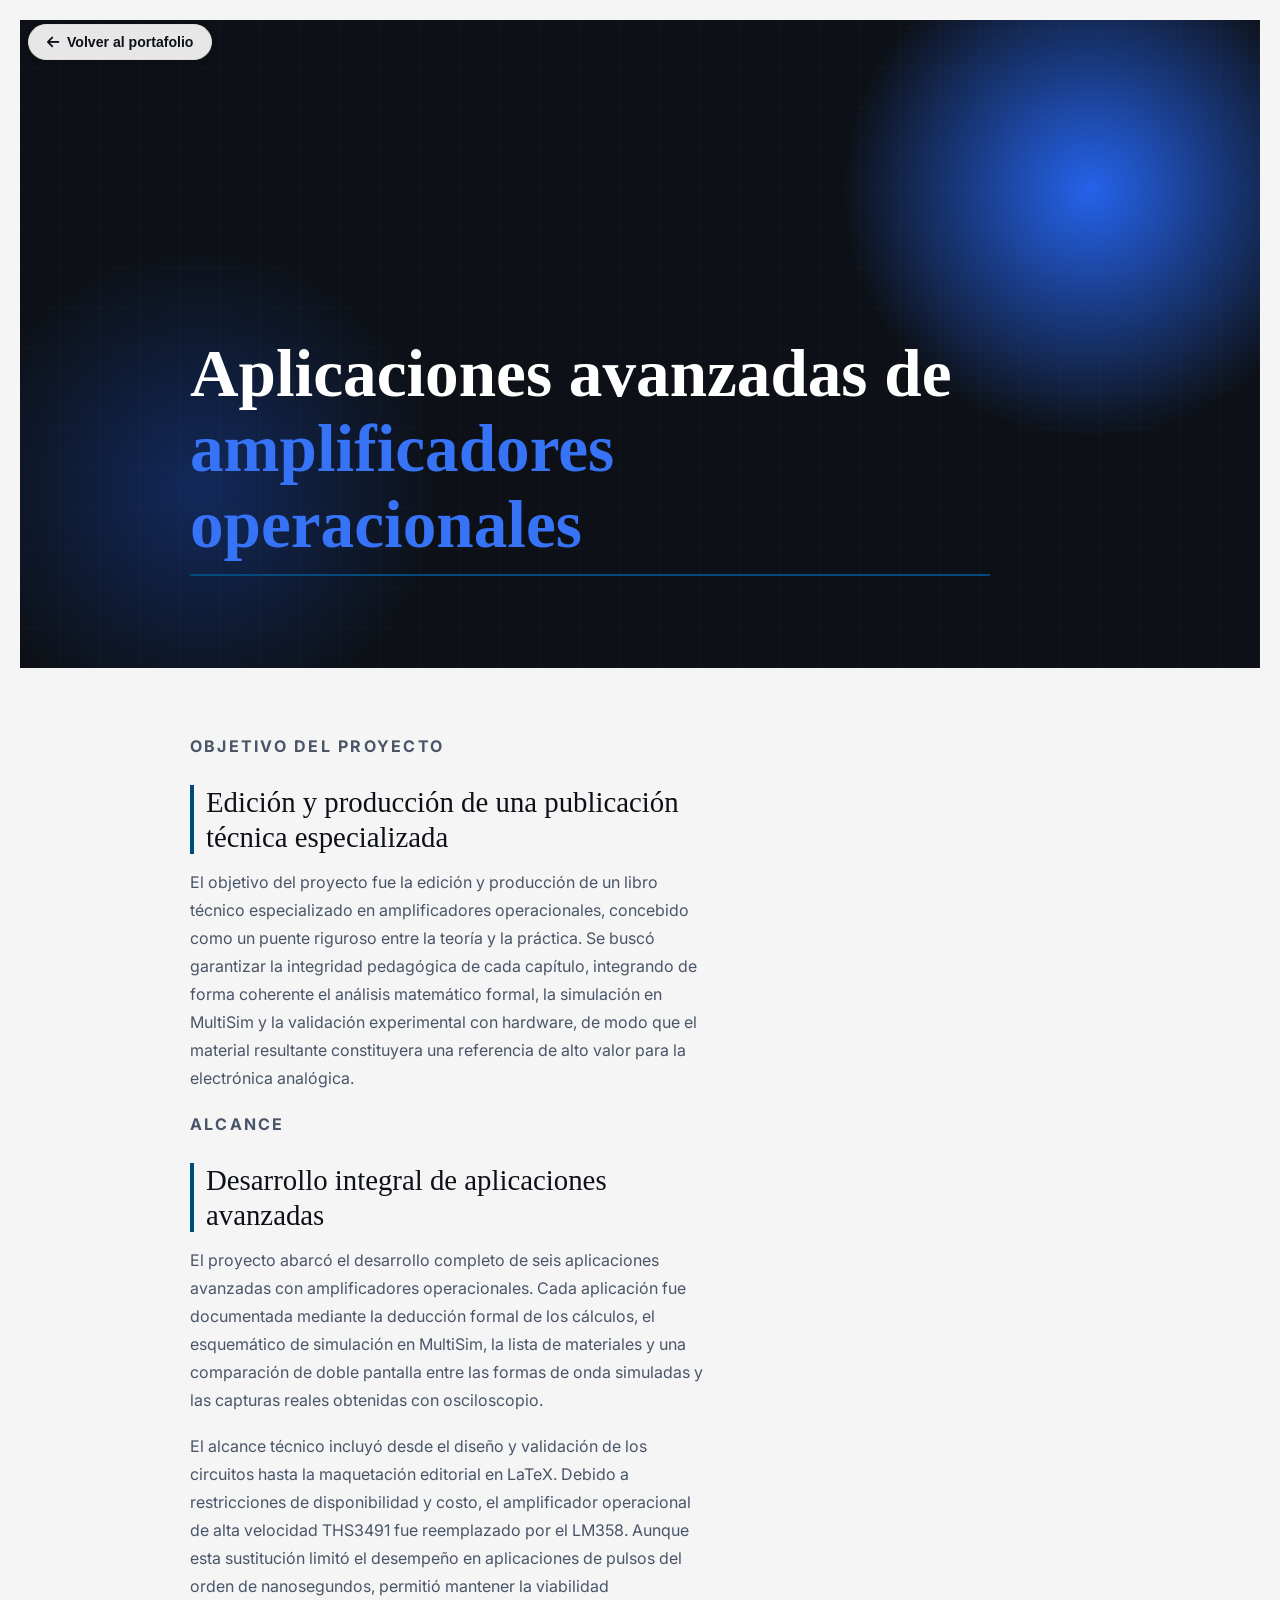
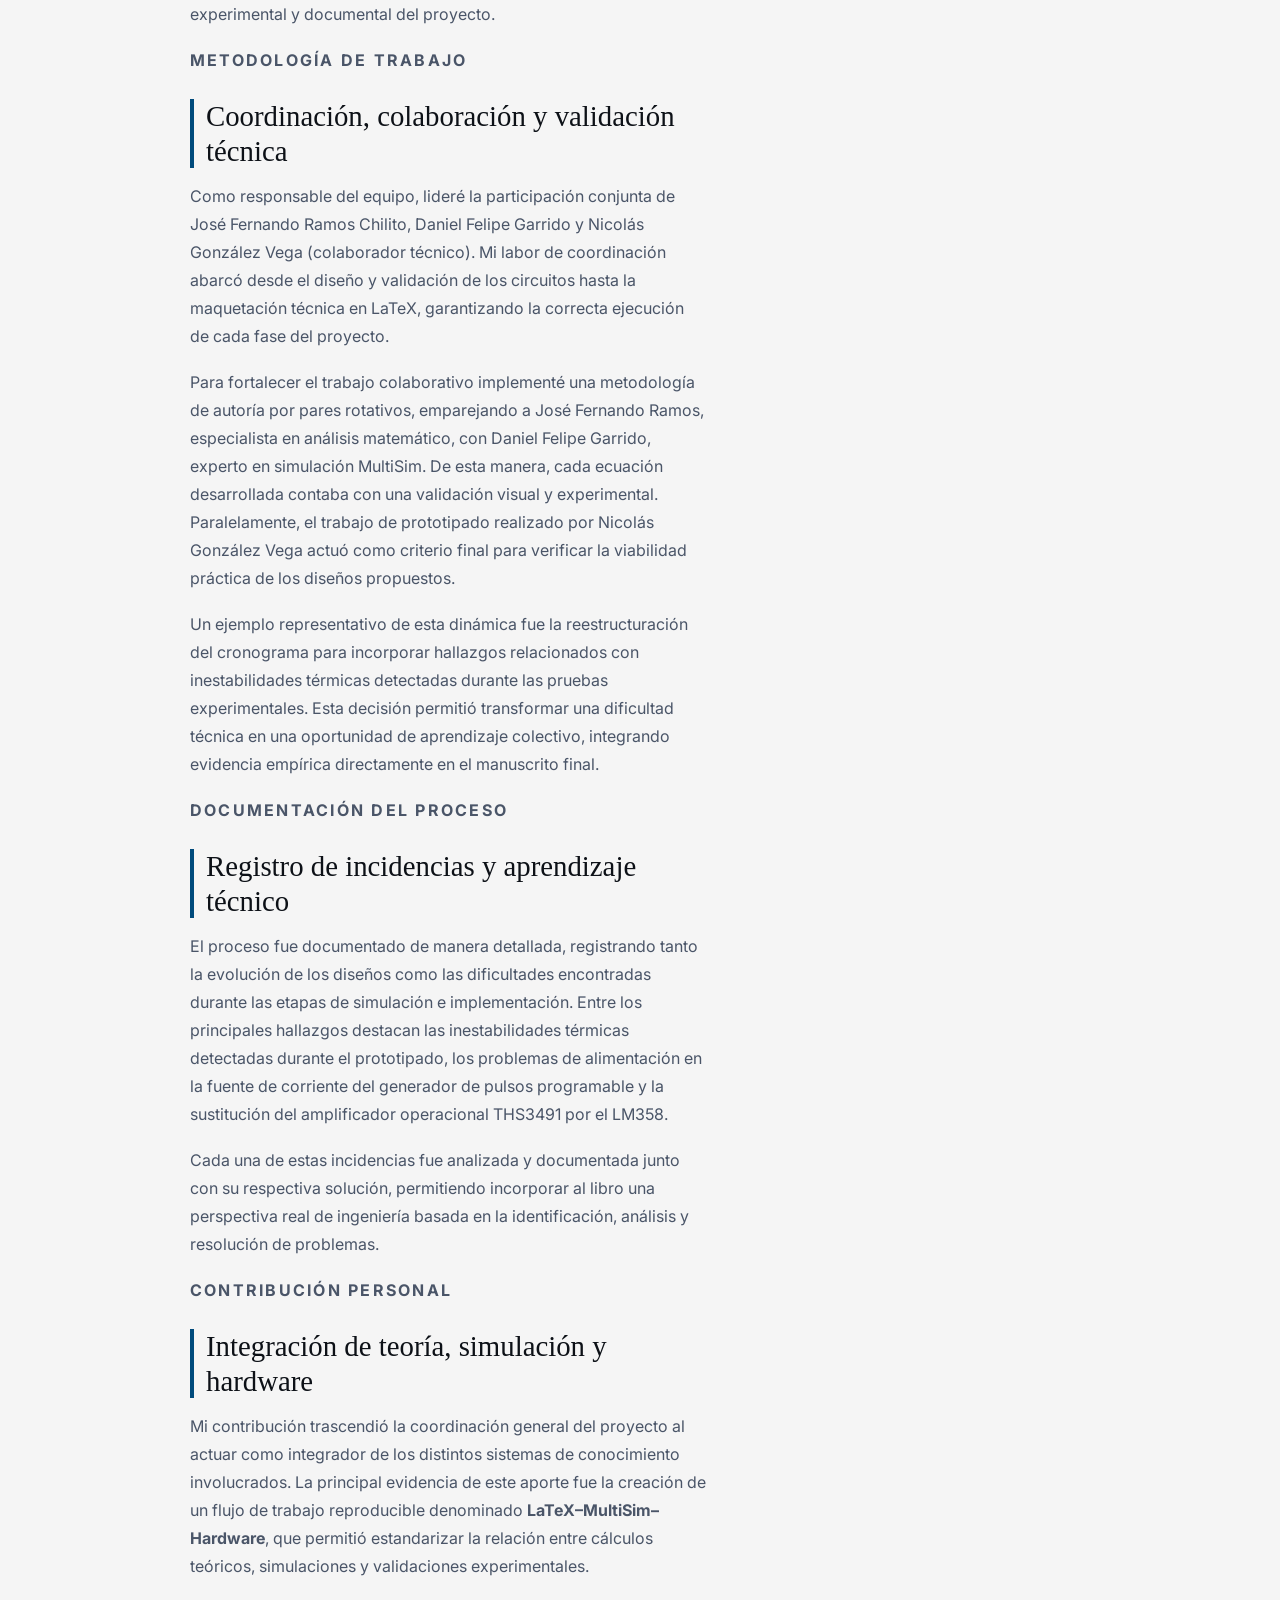
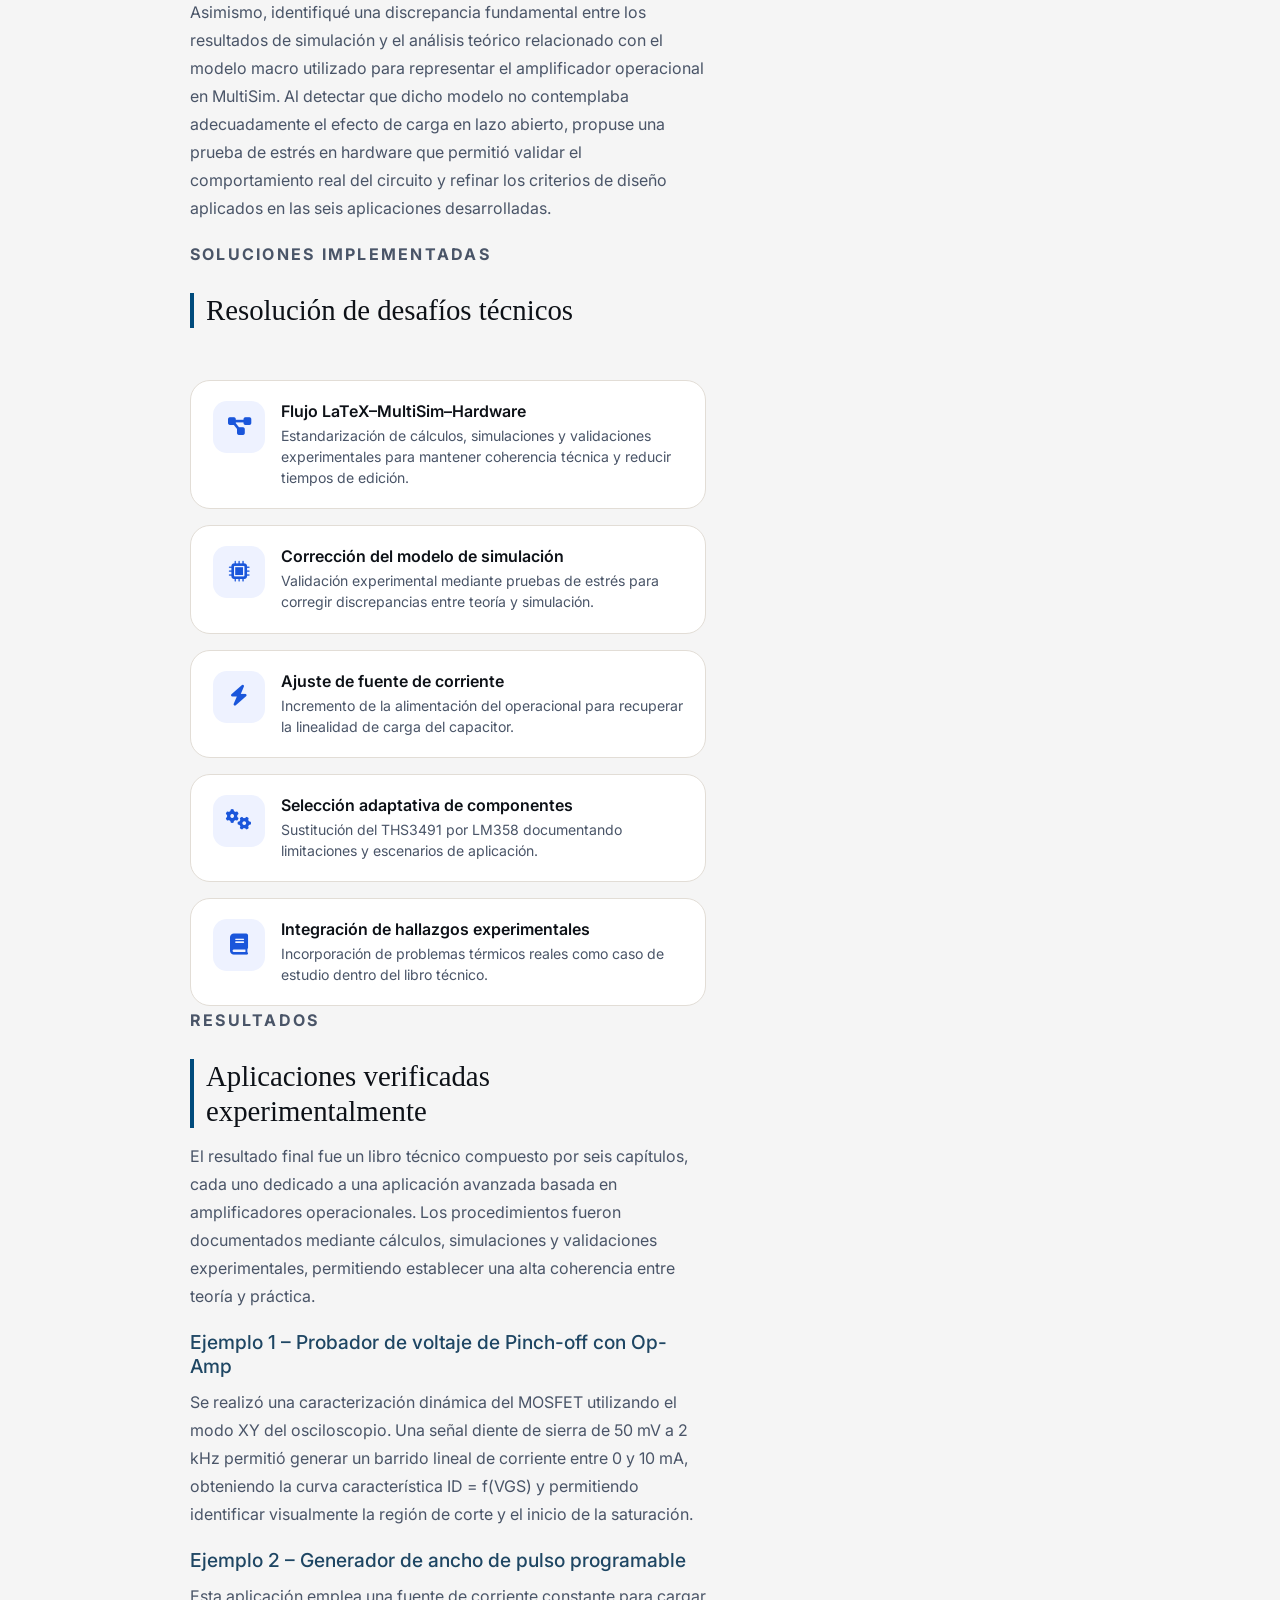
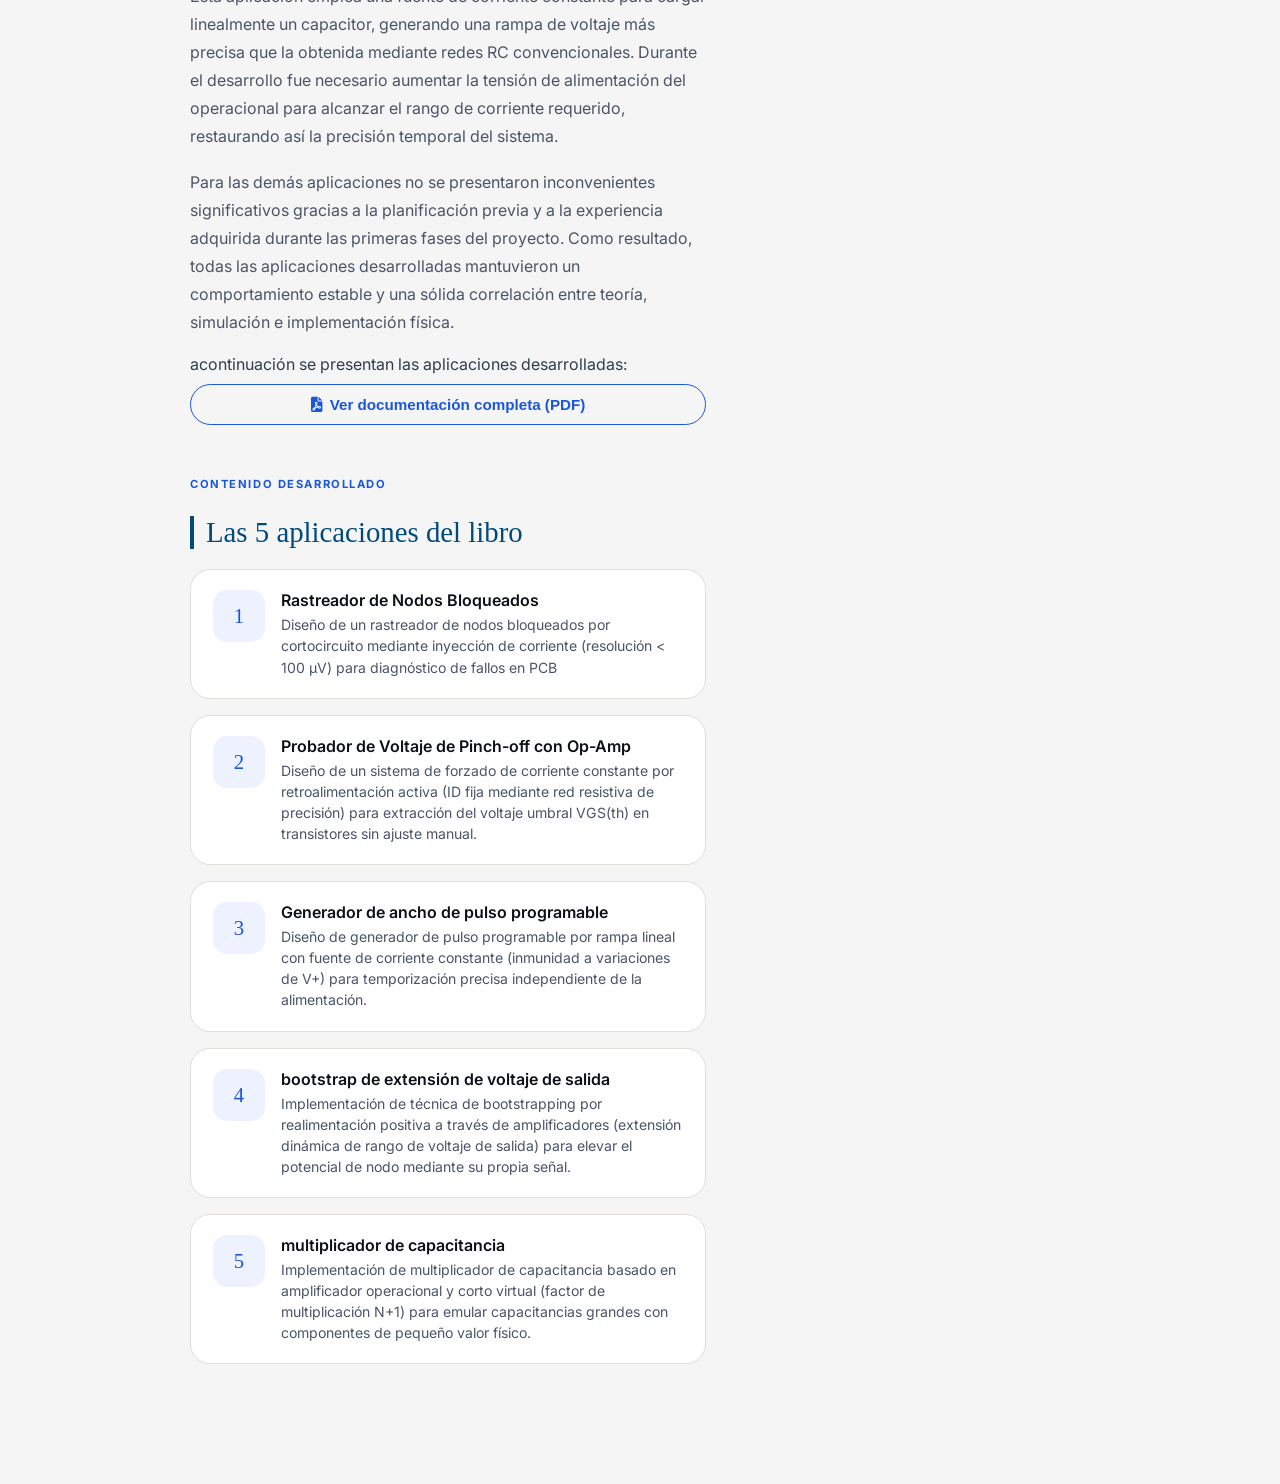
==== commit 271e06bd: "ajustes a los proyectos 2 y3" ====
--- a/proyecto1-detalle.html
+++ b/proyecto1-detalle.html
@@ -18,20 +18,20 @@
     <div class="hero-bg"></div>
     <div class="hero-glow"></div>
     <div class="hero-content">
-      <div class="category-pill">
+     <!-- <div class="category-pill">
         <i class="fas fa-book-open"></i>
         Publicación técnica · Electrónica analógica
-      </div>
+      </div>-->
       <h1 class="hero-title">
         Aplicaciones avanzadas de<br>
         <span class="hero-highlight">amplificadores operacionales</span>
       </h1>
-      <div class="hero-meta">
-        <div class="meta-item"><i class="fas fa-calendar-alt"></i> 2024</div>
+    <!--<div class="hero-meta">
+        <div class="meta-item"><i class="fas fa-calendar-alt"></i> 2026</div>
         <div class="meta-item"><i class="fas fa-users"></i> Colaboración editorial</div>
         <div class="meta-item"><i class="fas fa-microchip"></i> 6 aplicaciones desarrolladas</div>
         <div class="meta-item"><i class="fas fa-file-alt"></i> LaTeX · MultiSim · Hardware</div>
-      </div>
+      </div>-->
     </div>
   </section>
 
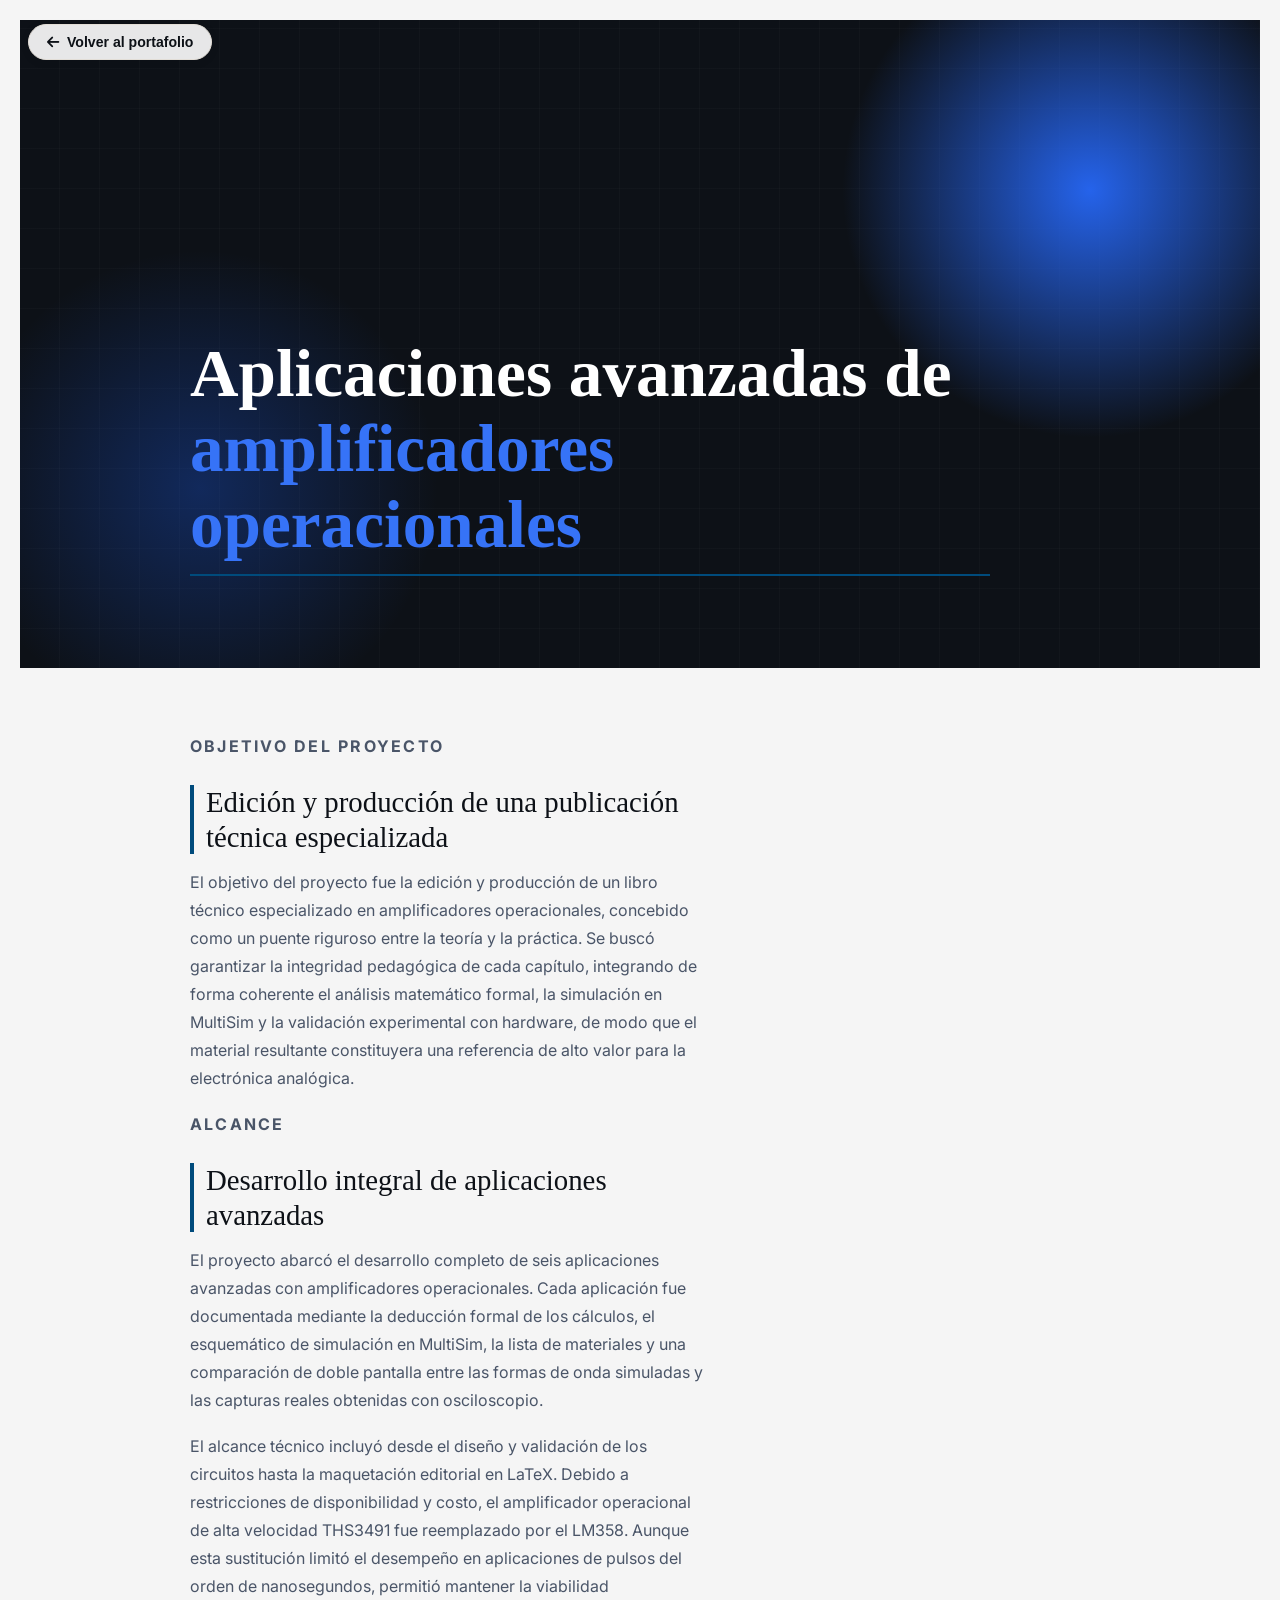
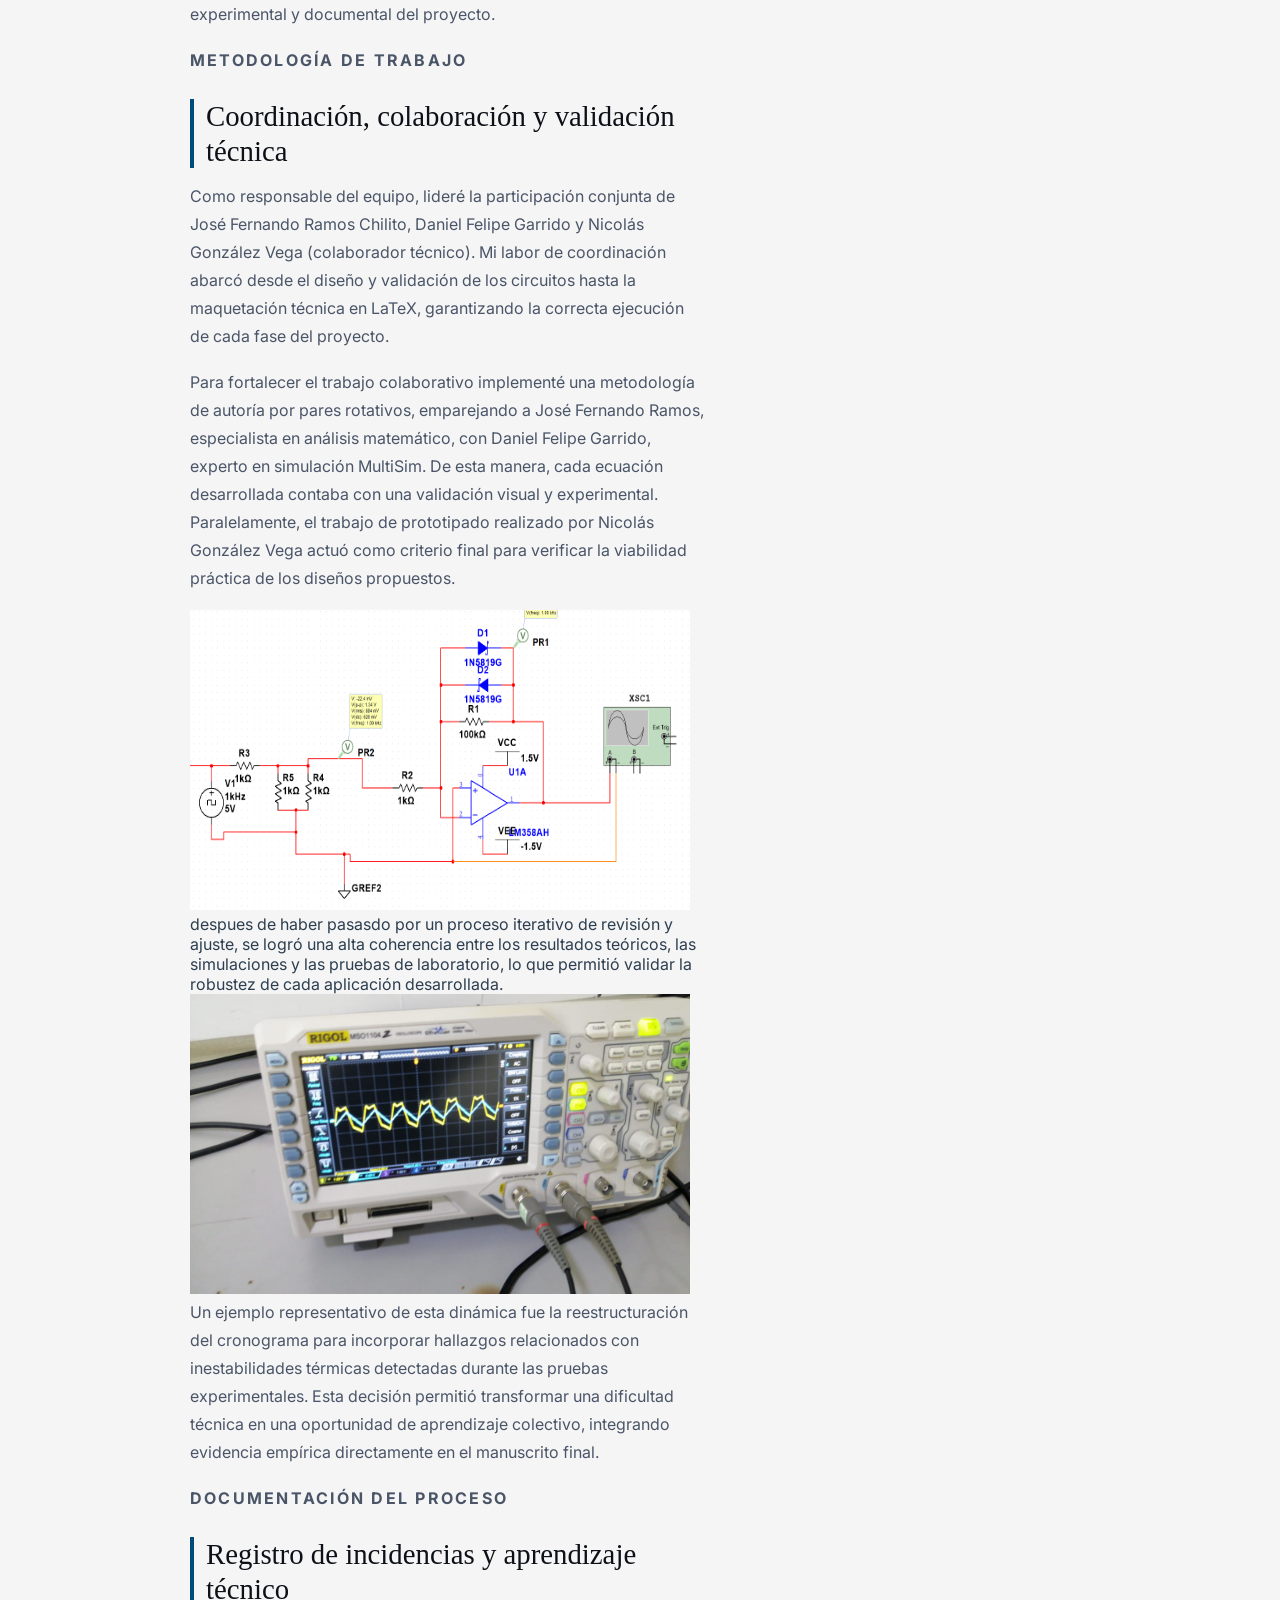
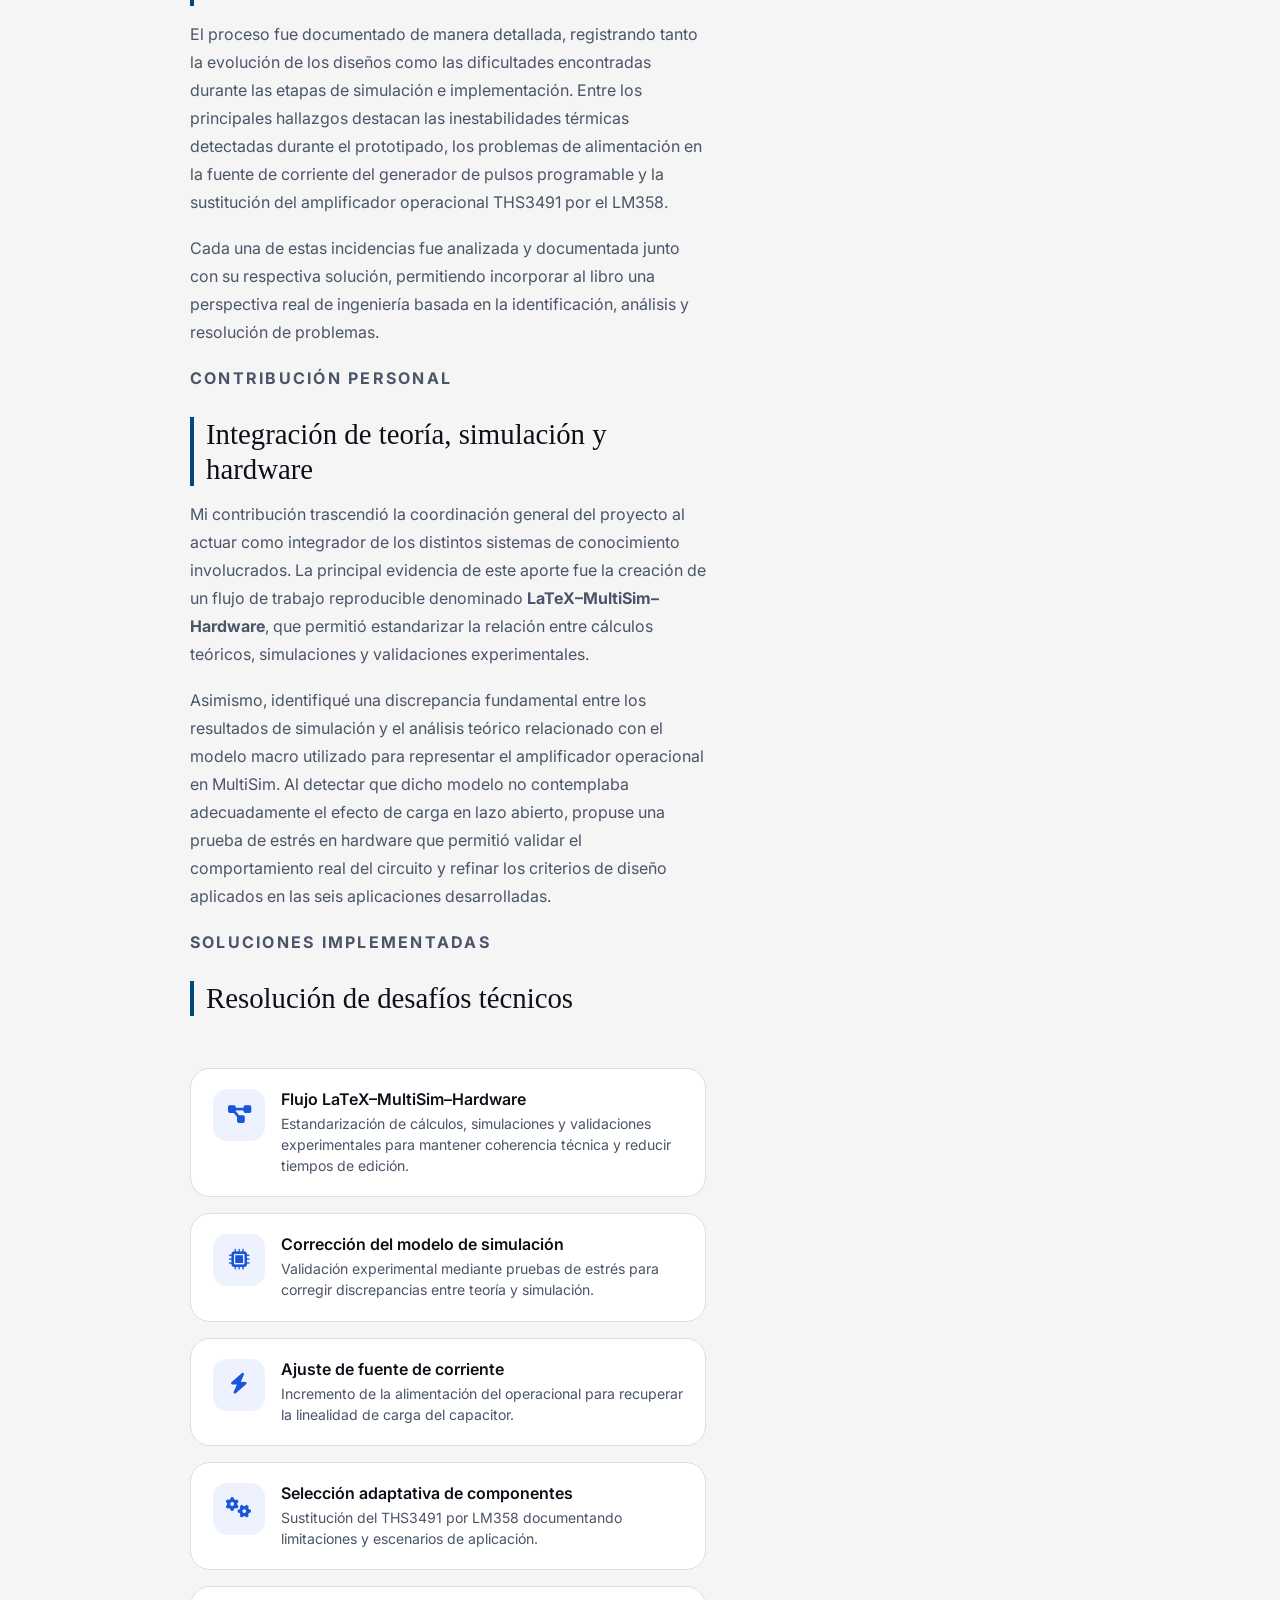
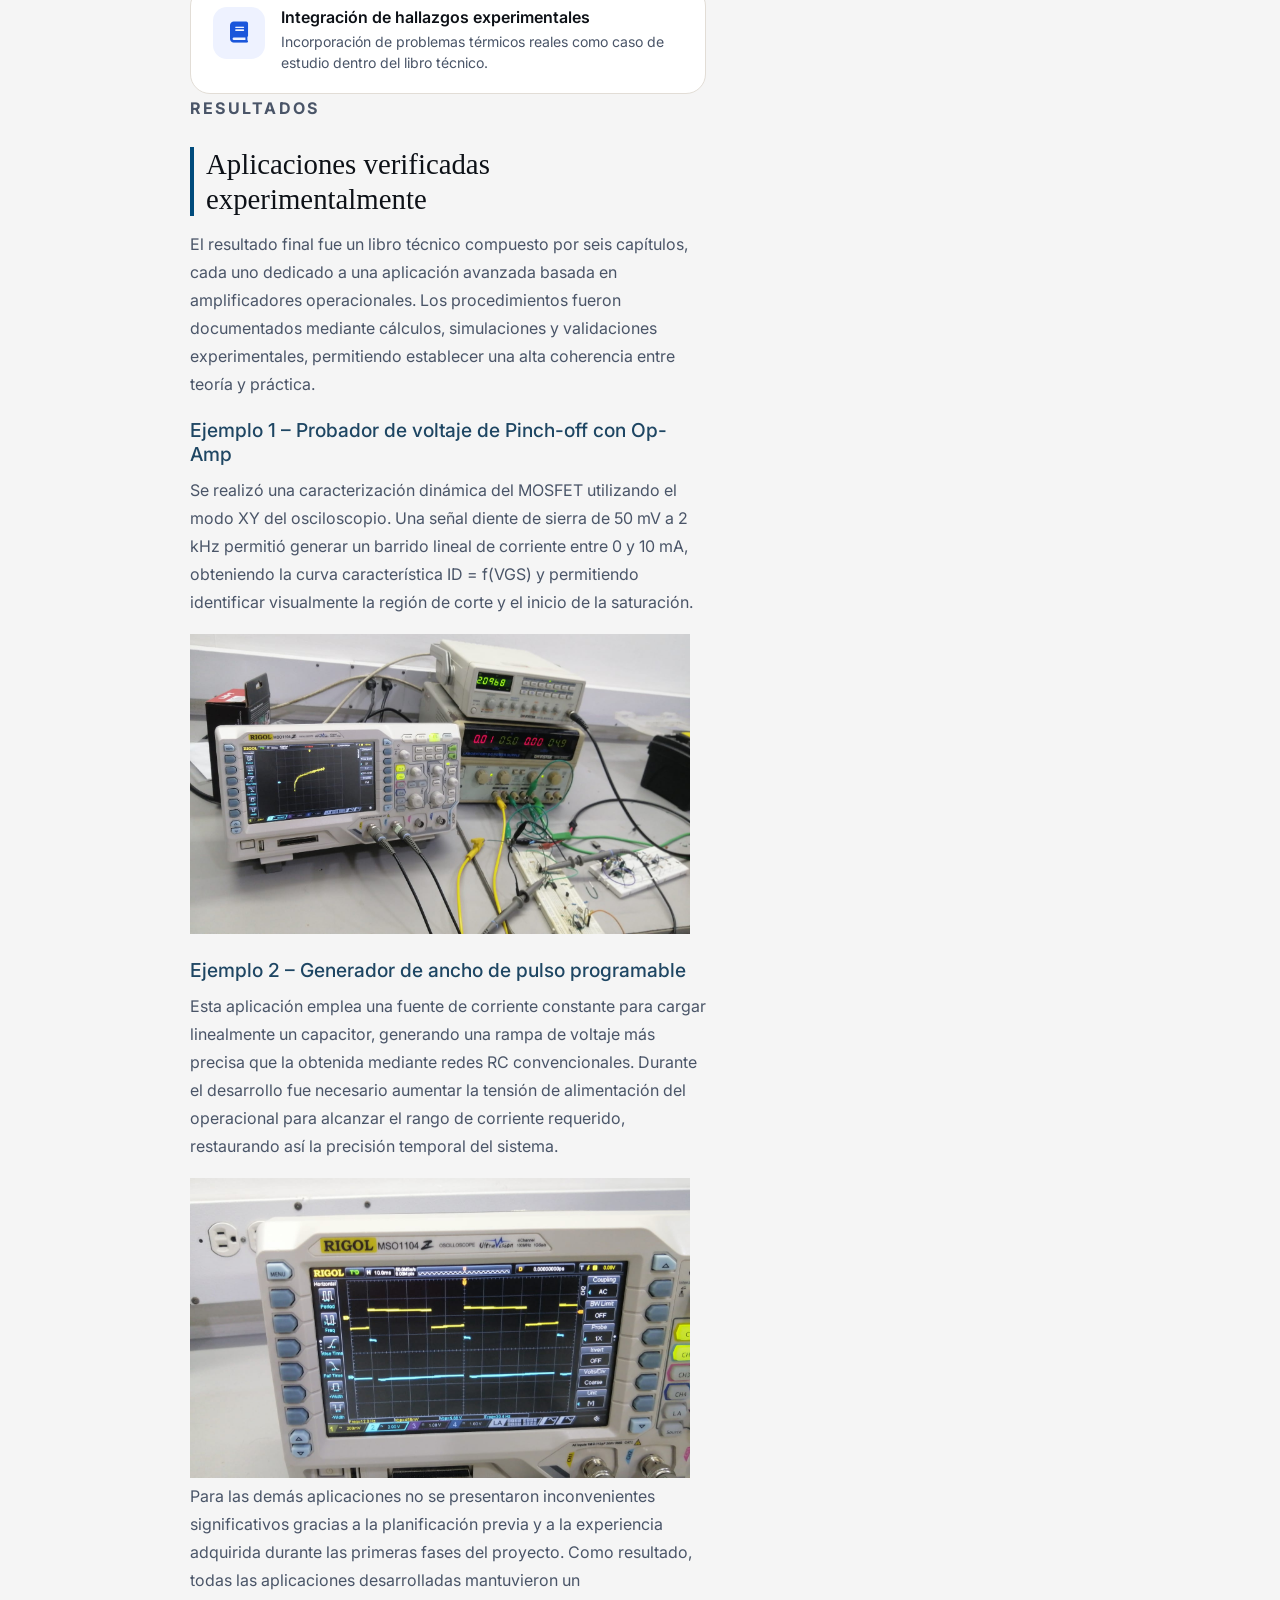
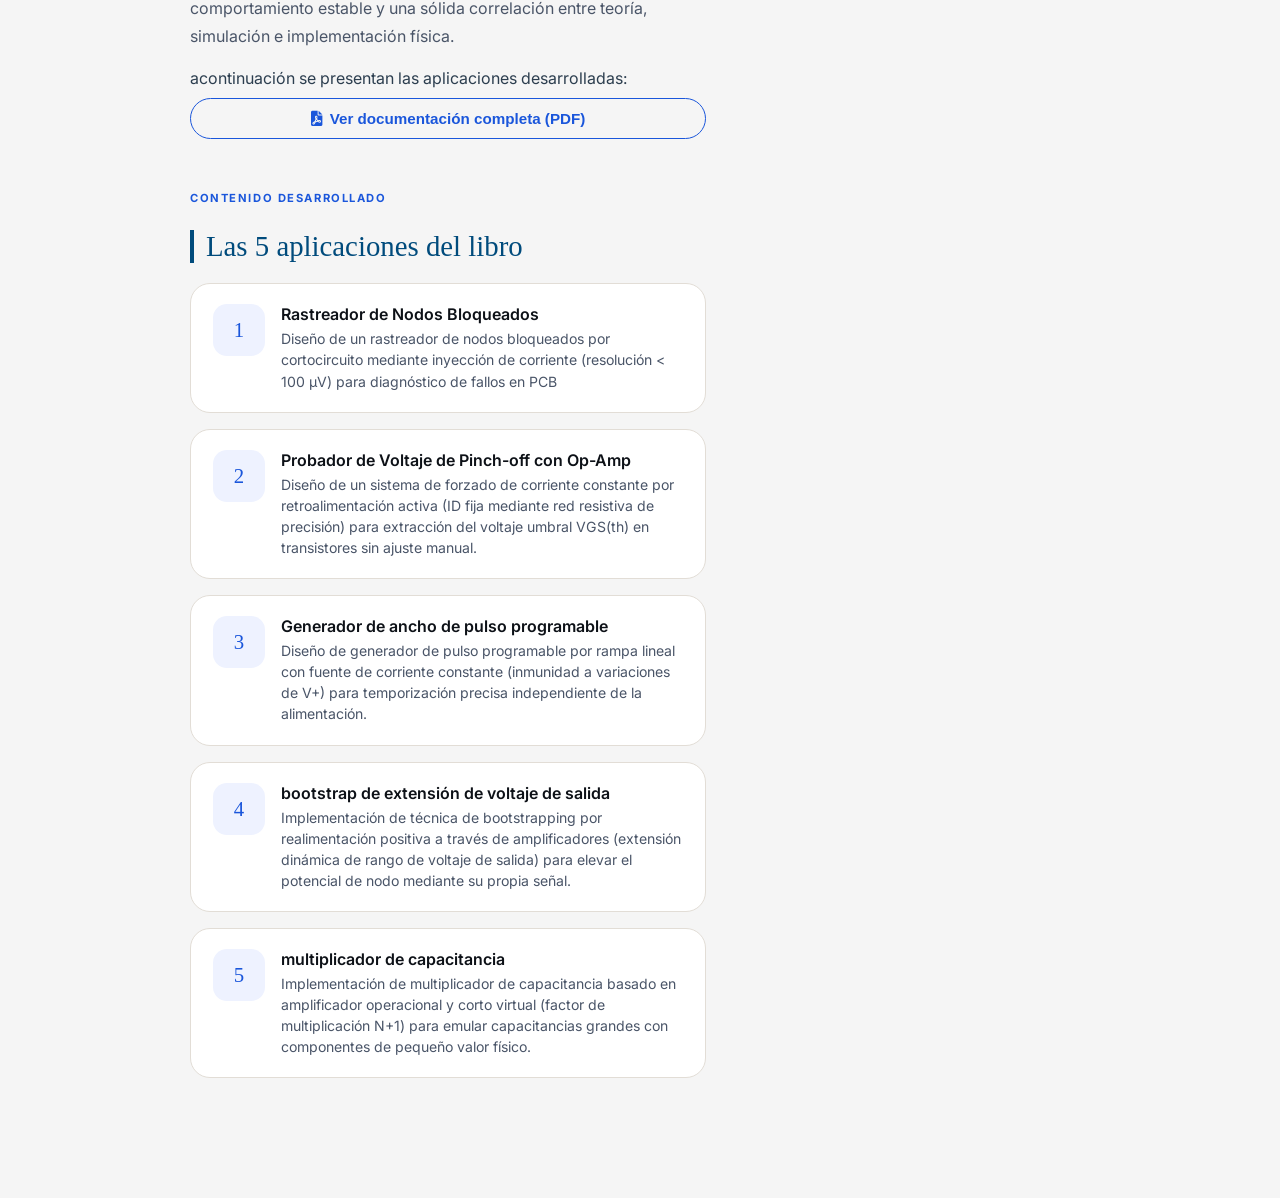
==== commit 5a6bb161: "finalizacion de los ajustes necesarios" ====
--- a/proyecto1-detalle.html
+++ b/proyecto1-detalle.html
@@ -89,6 +89,16 @@
         verificar la viabilidad práctica de los diseños propuestos.
     </p>
 
+
+    <div class="circuit-illustration">
+          <img src="img/rastreador nodos.png" alt="Diagrama del circuito generador de señales ECG" width="500" height="300">
+        </div>
+ despues de haber pasasdo por un proceso iterativo de revisión y ajuste, se logró una alta coherencia entre los resultados teóricos, 
+ las simulaciones y las pruebas de laboratorio, lo que permitió validar la robustez de cada aplicación desarrollada.
+        <div class="circuit-illustration">
+          <img src="img/optimas condiciones.jpeg" alt="Diagrama del circuito generador de señales ECG" width="500" height="300">
+        </div>
+
     <p>
         Un ejemplo representativo de esta dinámica fue la reestructuración del cronograma para incorporar hallazgos
         relacionados con inestabilidades térmicas detectadas durante las pruebas experimentales. Esta decisión permitió
@@ -210,6 +220,10 @@
         característica ID = f(VGS) y permitiendo identificar visualmente la región de corte y el inicio de la saturación.
     </p>
 
+ <div class="circuit-illustration">
+          <img src="img/curva caracteristica mosfet.jpeg" alt="Diagrama del circuito generador de señales ECG" width="500" height="300">
+        </div>
+
     <h3>Ejemplo 2 – Generador de ancho de pulso programable</h3>
 
     <p>
@@ -218,7 +232,9 @@
         aumentar la tensión de alimentación del operacional para alcanzar el rango de corriente requerido, restaurando
         así la precisión temporal del sistema.
     </p>
-
+ <div class="circuit-illustration">
+          <img src="img/anchopulsoP.jpeg" alt="Diagrama del circuito generador de señales ECG" width="500" height="300">
+        </div>
     <p>
         Para las demás aplicaciones no se presentaron inconvenientes significativos gracias a la planificación previa y
         a la experiencia adquirida durante las primeras fases del proyecto. Como resultado, todas las aplicaciones
